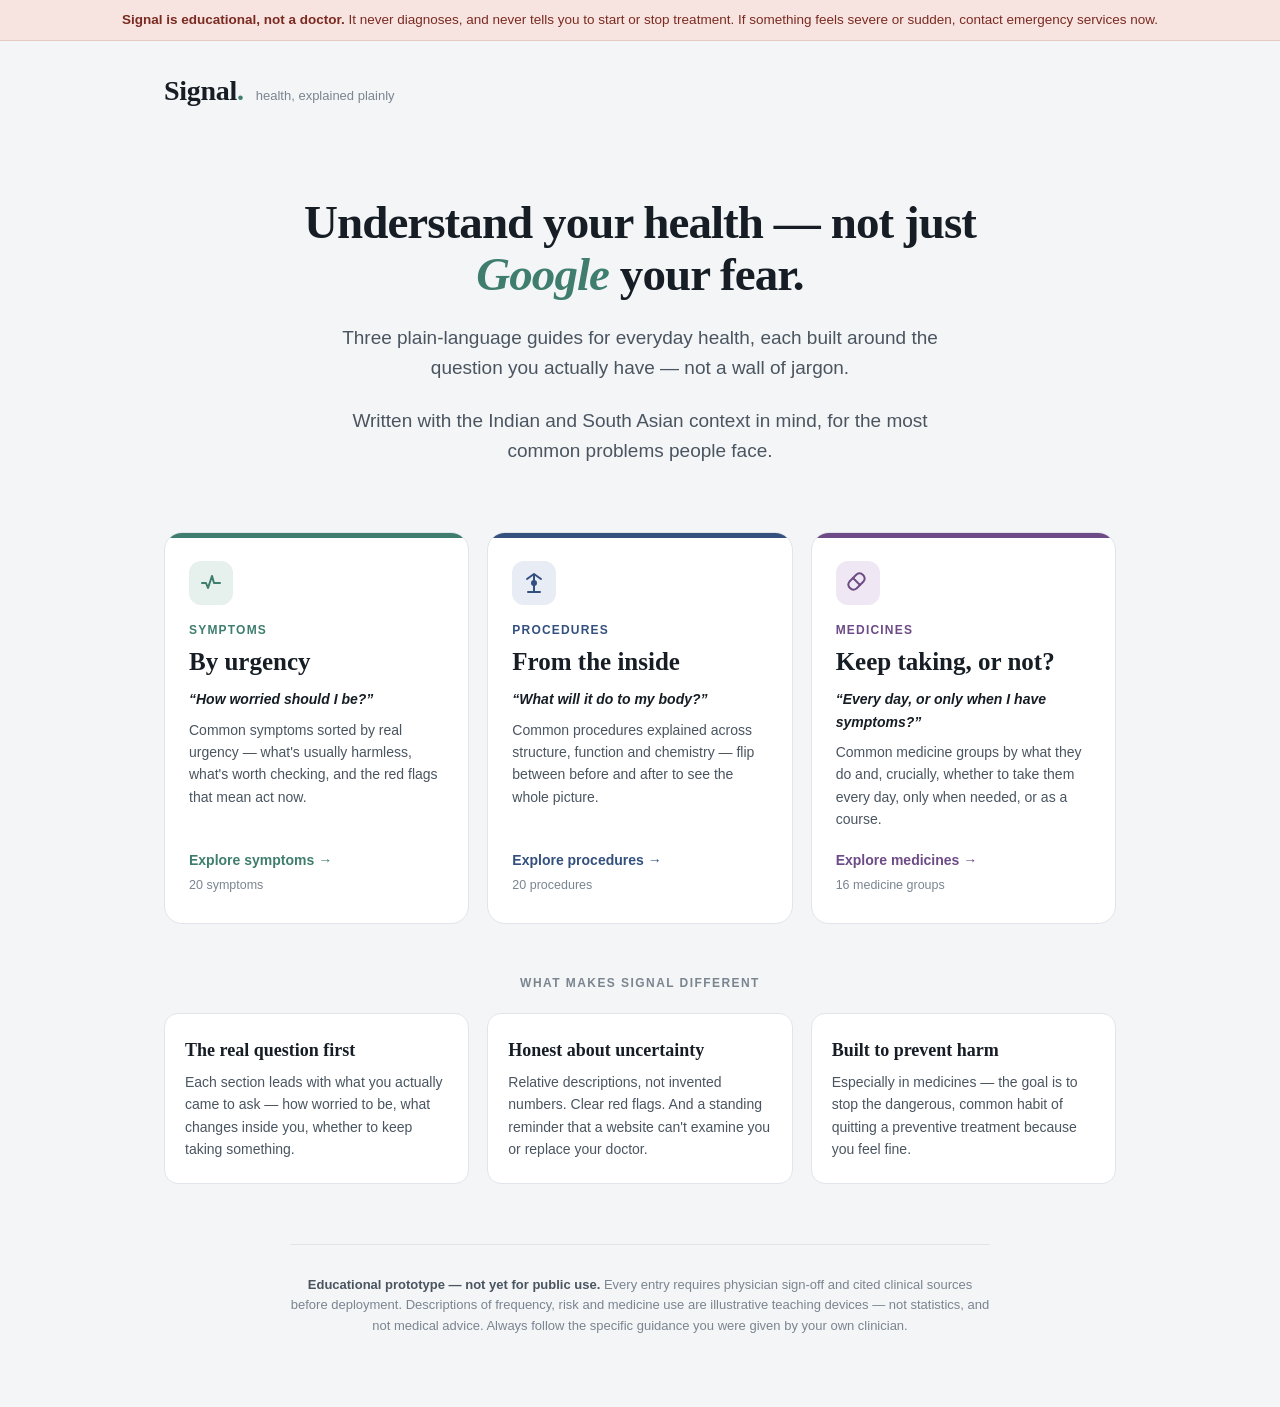
==== index.html @ 6db7b961 "Add root files: landing page, README, LICENSE, .gitignore" ====
<!DOCTYPE html>
<html lang="en">
<head>
<meta charset="UTF-8">
<meta name="viewport" content="width=device-width, initial-scale=1.0">
<title>Signal · Health, explained plainly for everyone</title>
<meta name="description" content="Signal explains symptoms, procedures and medicines in plain language — by how worried to be, what's changing inside you, and whether to keep taking a medicine or only when you have symptoms.">
<style>
  :root{
    --ink:#161d24;--ink-soft:#4a5560;--ink-faint:#7a8590;
    --paper:#f4f5f7;--card:#ffffff;--line:#e1e5ea;
    --calm:#3f7d6e;--calm-bg:#e6f0ec;--deep:#33507e;--deep-bg:#e7ecf5;--plum:#6d4b86;--plum-bg:#efe8f4;
    --shadow:0 1px 2px rgba(20,28,38,.04),0 10px 30px rgba(20,28,38,.08);
    --serif:'Iowan Old Style','Palatino Linotype',Palatino,'Book Antiqua',Georgia,serif;
    --sans:'Inter',-apple-system,BlinkMacSystemFont,'Segoe UI',Roboto,sans-serif;
  }
  *{box-sizing:border-box;margin:0;padding:0}
  body{background:var(--paper);color:var(--ink);font-family:var(--sans);line-height:1.6;-webkit-font-smoothing:antialiased}
  .wrap{max-width:1000px;margin:0 auto;padding:0 24px}
  .safety{background:#f7e4e0;border-bottom:1px solid #e6c9c3;color:#7a2a20;font-size:13.5px;padding:9px 24px;text-align:center;font-weight:500}
  .safety b{font-weight:700}
  header{padding:28px 0}
  .brand{display:flex;align-items:baseline;gap:12px}
  .mark{font-family:var(--serif);font-size:28px;font-weight:600;letter-spacing:-.01em;color:var(--ink)}
  .mark .dot{color:var(--calm)}
  .tag{font-size:13px;color:var(--ink-faint);font-weight:500}
  .hero{padding:56px 0 30px;text-align:center;max-width:760px;margin:0 auto}
  .hero h1{font-family:var(--serif);font-size:47px;line-height:1.1;font-weight:600;letter-spacing:-.02em}
  .hero h1 em{font-style:italic;color:var(--calm)}
  .hero p{margin:22px auto 0;font-size:19px;color:var(--ink-soft);max-width:620px}
  .intro{margin:16px auto 0;font-size:15px;color:var(--ink-faint);max-width:560px}
  .cards{display:grid;grid-template-columns:repeat(3,1fr);gap:18px;padding:36px 0 24px}
  .card{background:var(--card);border:1px solid var(--line);border-radius:18px;padding:28px 24px;text-decoration:none;color:inherit;transition:transform .18s,box-shadow .18s,border-color .18s;position:relative;overflow:hidden;display:flex;flex-direction:column}
  .card:hover{transform:translateY(-4px);box-shadow:var(--shadow)}
  .card .accent{position:absolute;left:0;top:0;right:0;height:5px}
  .card.sym .accent{background:var(--calm)}.card.sym:hover{border-color:var(--calm)}
  .card.proc .accent{background:var(--deep)}.card.proc:hover{border-color:var(--deep)}
  .card.med .accent{background:var(--plum)}.card.med:hover{border-color:var(--plum)}
  .icon{width:44px;height:44px;border-radius:12px;display:flex;align-items:center;justify-content:center;margin-bottom:16px}
  .card.sym .icon{background:var(--calm-bg)}.card.proc .icon{background:var(--deep-bg)}.card.med .icon{background:var(--plum-bg)}
  .icon svg{width:24px;height:24px;fill:none;stroke-width:2;stroke-linecap:round;stroke-linejoin:round}
  .card.sym .icon svg{stroke:var(--calm)}.card.proc .icon svg{stroke:var(--deep)}.card.med .icon svg{stroke:var(--plum)}
  .card .kicker{font-size:12px;letter-spacing:.1em;text-transform:uppercase;font-weight:700}
  .card.sym .kicker{color:var(--calm)}.card.proc .kicker{color:var(--deep)}.card.med .kicker{color:var(--plum)}
  .card h2{font-family:var(--serif);font-size:25px;font-weight:600;margin-top:7px;line-height:1.15}
  .card .q{margin-top:12px;font-size:14px;color:var(--ink);font-weight:600;font-style:italic}
  .card p{margin-top:8px;font-size:14px;color:var(--ink-soft);flex:1}
  .card .go{margin-top:18px;font-size:14px;font-weight:600;display:inline-flex;align-items:center;gap:6px}
  .card.sym .go{color:var(--calm)}.card.proc .go{color:var(--deep)}.card.med .go{color:var(--plum)}
  .count{margin-top:4px;font-size:12.5px;color:var(--ink-faint)}
  .principles{padding:26px 0 60px}
  .principles h3{font-size:12px;letter-spacing:.12em;text-transform:uppercase;color:var(--ink-faint);font-weight:600;margin-bottom:20px;text-align:center}
  .prow{display:grid;grid-template-columns:repeat(3,1fr);gap:18px}
  .p{background:var(--card);border:1px solid var(--line);border-radius:14px;padding:22px 20px}
  .p .pt{font-family:var(--serif);font-size:18px;font-weight:600;margin-bottom:6px}
  .p .pd{font-size:14px;color:var(--ink-soft)}
  .foot{border-top:1px solid var(--line);padding:30px 0 70px;font-size:13px;color:var(--ink-faint);max-width:700px;margin:0 auto;text-align:center}
  .foot b{color:var(--ink-soft)}
  @media(max-width:760px){.hero h1{font-size:37px}.cards{grid-template-columns:1fr}.prow{grid-template-columns:1fr}}
</style>
</head>
<body>
<div class="safety"><b>Signal is educational, not a doctor.</b> It never diagnoses, and never tells you to start or stop treatment. If something feels severe or sudden, contact emergency services now.</div>
<header><div class="wrap brand">
  <span class="mark">Signal<span class="dot">.</span></span>
  <span class="tag">health, explained plainly</span>
</div></header>
<main class="wrap">
  <section class="hero">
    <h1>Understand your health — not just <em>Google</em> your fear.</h1>
    <p>Three plain-language guides for everyday health, each built around the question you actually have — not a wall of jargon.</p>
    <p class="intro">Written with the Indian and South Asian context in mind, for the most common problems people face.</p>
  </section>

  <div class="cards">
    <a href="symptoms/index.html" class="card sym">
      <span class="accent"></span>
      <div class="icon"><svg viewBox="0 0 24 24"><path d="M3 12h4l2 5 4-12 2 7h6"/></svg></div>
      <div class="kicker">Symptoms</div>
      <h2>By urgency</h2>
      <div class="q">&ldquo;How worried should I be?&rdquo;</div>
      <p>Common symptoms sorted by real urgency — what's usually harmless, what's worth checking, and the red flags that mean act now.</p>
      <span class="go">Explore symptoms &rarr;</span>
      <span class="count">20 symptoms</span>
    </a>

    <a href="procedures/index.html" class="card proc">
      <span class="accent"></span>
      <div class="icon"><svg viewBox="0 0 24 24"><path d="M12 3v18M5 8l7-5 7 5M6 21h12"/><circle cx="12" cy="12" r="2"/></svg></div>
      <div class="kicker">Procedures</div>
      <h2>From the inside</h2>
      <div class="q">&ldquo;What will it do to my body?&rdquo;</div>
      <p>Common procedures explained across structure, function and chemistry — flip between before and after to see the whole picture.</p>
      <span class="go">Explore procedures &rarr;</span>
      <span class="count">20 procedures</span>
    </a>

    <a href="medicines/index.html" class="card med">
      <span class="accent"></span>
      <div class="icon"><svg viewBox="0 0 24 24"><path d="M10.5 3.5 3.5 10.5a5 5 0 0 0 7 7l7-7a5 5 0 0 0-7-7z"/><path d="M7 7l7 7"/></svg></div>
      <div class="kicker">Medicines</div>
      <h2>Keep taking, or not?</h2>
      <div class="q">&ldquo;Every day, or only when I have symptoms?&rdquo;</div>
      <p>Common medicine groups by what they do and, crucially, whether to take them every day, only when needed, or as a course.</p>
      <span class="go">Explore medicines &rarr;</span>
      <span class="count">16 medicine groups</span>
    </a>
  </div>

  <section class="principles">
    <h3>What makes Signal different</h3>
    <div class="prow">
      <div class="p"><div class="pt">The real question first</div><div class="pd">Each section leads with what you actually came to ask — how worried to be, what changes inside you, whether to keep taking something.</div></div>
      <div class="p"><div class="pt">Honest about uncertainty</div><div class="pd">Relative descriptions, not invented numbers. Clear red flags. And a standing reminder that a website can't examine you or replace your doctor.</div></div>
      <div class="p"><div class="pt">Built to prevent harm</div><div class="pd">Especially in medicines — the goal is to stop the dangerous, common habit of quitting a preventive treatment because you feel fine.</div></div>
    </div>
  </section>
</main>
<footer class="foot">
  <p><b>Educational prototype — not yet for public use.</b> Every entry requires physician sign-off and cited clinical sources before deployment. Descriptions of frequency, risk and medicine use are illustrative teaching devices — not statistics, and not medical advice. Always follow the specific guidance you were given by your own clinician.</p>
</footer>
</body>
</html>
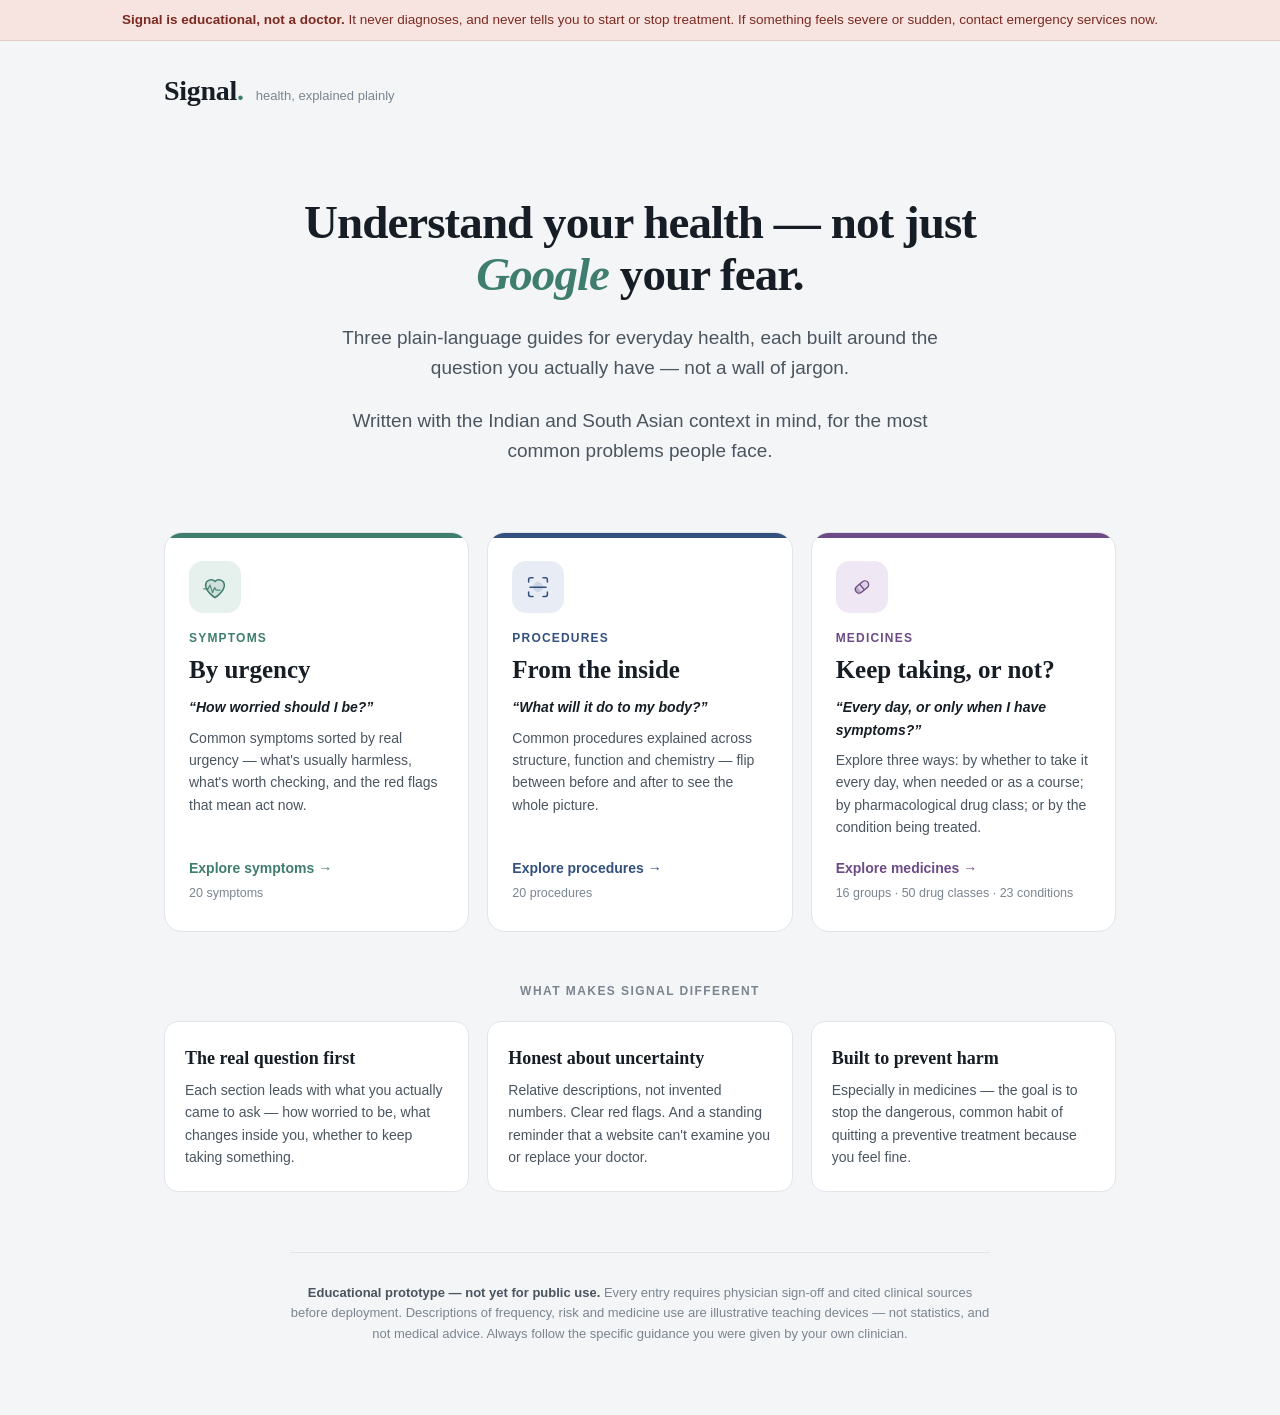
==== commit 4bdf0a86: "Update landing page and README; add CLAUDE.md project brief" ====
--- a/index.html
+++ b/index.html
@@ -5,6 +5,7 @@
 <meta name="viewport" content="width=device-width, initial-scale=1.0">
 <title>Signal · Health, explained plainly for everyone</title>
 <meta name="description" content="Signal explains symptoms, procedures and medicines in plain language — by how worried to be, what's changing inside you, and whether to keep taking a medicine or only when you have symptoms.">
+<link rel="stylesheet" href="assets/anim.css">
 <style>
   :root{
     --ink:#161d24;--ink-soft:#4a5560;--ink-faint:#7a8590;
@@ -36,10 +37,11 @@
   .card.sym .accent{background:var(--calm)}.card.sym:hover{border-color:var(--calm)}
   .card.proc .accent{background:var(--deep)}.card.proc:hover{border-color:var(--deep)}
   .card.med .accent{background:var(--plum)}.card.med:hover{border-color:var(--plum)}
-  .icon{width:44px;height:44px;border-radius:12px;display:flex;align-items:center;justify-content:center;margin-bottom:16px}
+  .icon{width:52px;height:52px;border-radius:14px;display:flex;align-items:center;justify-content:center;margin-bottom:16px;transition:transform .2s}
+  .card:hover .icon{transform:scale(1.07)}
   .card.sym .icon{background:var(--calm-bg)}.card.proc .icon{background:var(--deep-bg)}.card.med .icon{background:var(--plum-bg)}
-  .icon svg{width:24px;height:24px;fill:none;stroke-width:2;stroke-linecap:round;stroke-linejoin:round}
-  .card.sym .icon svg{stroke:var(--calm)}.card.proc .icon svg{stroke:var(--deep)}.card.med .icon svg{stroke:var(--plum)}
+  .icon svg{width:30px;height:30px}
+  .card.sym .icon{color:var(--calm)}.card.proc .icon{color:var(--deep)}.card.med .icon{color:var(--plum)}
   .card .kicker{font-size:12px;letter-spacing:.1em;text-transform:uppercase;font-weight:700}
   .card.sym .kicker{color:var(--calm)}.card.proc .kicker{color:var(--deep)}.card.med .kicker{color:var(--plum)}
   .card h2{font-family:var(--serif);font-size:25px;font-weight:600;margin-top:7px;line-height:1.15}
@@ -75,7 +77,7 @@
   <div class="cards">
     <a href="symptoms/index.html" class="card sym">
       <span class="accent"></span>
-      <div class="icon"><svg viewBox="0 0 24 24"><path d="M3 12h4l2 5 4-12 2 7h6"/></svg></div>
+      <div class="icon" id="ic-sym"></div>
       <div class="kicker">Symptoms</div>
       <h2>By urgency</h2>
       <div class="q">&ldquo;How worried should I be?&rdquo;</div>
@@ -86,7 +88,7 @@
 
     <a href="procedures/index.html" class="card proc">
       <span class="accent"></span>
-      <div class="icon"><svg viewBox="0 0 24 24"><path d="M12 3v18M5 8l7-5 7 5M6 21h12"/><circle cx="12" cy="12" r="2"/></svg></div>
+      <div class="icon" id="ic-proc"></div>
       <div class="kicker">Procedures</div>
       <h2>From the inside</h2>
       <div class="q">&ldquo;What will it do to my body?&rdquo;</div>
@@ -97,13 +99,13 @@
 
     <a href="medicines/index.html" class="card med">
       <span class="accent"></span>
-      <div class="icon"><svg viewBox="0 0 24 24"><path d="M10.5 3.5 3.5 10.5a5 5 0 0 0 7 7l7-7a5 5 0 0 0-7-7z"/><path d="M7 7l7 7"/></svg></div>
+      <div class="icon" id="ic-med"></div>
       <div class="kicker">Medicines</div>
       <h2>Keep taking, or not?</h2>
       <div class="q">&ldquo;Every day, or only when I have symptoms?&rdquo;</div>
-      <p>Common medicine groups by what they do and, crucially, whether to take them every day, only when needed, or as a course.</p>
+      <p>Explore three ways: by whether to take it every day, when needed or as a course; by pharmacological drug class; or by the condition being treated.</p>
       <span class="go">Explore medicines &rarr;</span>
-      <span class="count">16 medicine groups</span>
+      <span class="count">16 groups · 50 drug classes · 23 conditions</span>
     </a>
   </div>
 
@@ -119,5 +121,11 @@
 <footer class="foot">
   <p><b>Educational prototype — not yet for public use.</b> Every entry requires physician sign-off and cited clinical sources before deployment. Descriptions of frequency, risk and medicine use are illustrative teaching devices — not statistics, and not medical advice. Always follow the specific guidance you were given by your own clinician.</p>
 </footer>
+<script src="assets/icons.js"></script>
+<script>
+  document.getElementById('ic-sym').innerHTML  = SignalIcon('heart', 30);
+  document.getElementById('ic-proc').innerHTML = SignalIcon('scan', 30);
+  document.getElementById('ic-med').innerHTML  = SignalIcon('pill', 30);
+</script>
 </body>
 </html>
--- a/assets/anim.css
+++ b/assets/anim.css
@@ -0,0 +1,229 @@
+/* Signal — shared motion layer
+ *
+ * All keyframes below are original to this project. Motion is used to explain
+ * something (a heart beating, a course completing, a wave of peristalsis),
+ * never as decoration for its own sake.
+ *
+ * Everything degrades to a still image under `prefers-reduced-motion: reduce`,
+ * which is honoured at the bottom of this file. Nothing here is load-bearing:
+ * with animation off, every icon and panel is still fully legible.
+ */
+
+/* ───────────────── icon motion ───────────────── */
+
+/* Heart — systole, a short pause, then refill. Not a simple pulse. */
+@keyframes sigBeat {
+  0%, 62%, 100% { transform: scale(1); }
+  8%            { transform: scale(1.13); }
+  18%           { transform: scale(0.99); }
+  27%           { transform: scale(1.07); }
+  38%           { transform: scale(1); }
+}
+.sig-beat { animation: sigBeat 1.7s ease-in-out infinite; }
+
+/* The ECG trace drawing itself across the icon */
+@keyframes sigTrace {
+  0%       { stroke-dasharray: 0 60; opacity: 0; }
+  12%      { opacity: .85; }
+  55%      { stroke-dasharray: 60 60; opacity: .85; }
+  85%,100% { stroke-dasharray: 60 60; opacity: 0; }
+}
+.sig-trace { animation: sigTrace 1.7s linear infinite; }
+
+/* Lungs — a slow, deliberately calming respiratory cycle */
+@keyframes sigBreathe {
+  0%, 100% { transform: scale(1); }
+  45%      { transform: scale(1.09); }
+}
+.sig-breathe { animation: sigBreathe 4.2s ease-in-out infinite; }
+
+/* A signal firing from node to node */
+@keyframes sigFire {
+  0%, 70%, 100% { opacity: .28; r: 2.4; }
+  12%           { opacity: 1;   r: 3.2; }
+}
+.sig-fire { animation: sigFire 1.5s ease-in-out infinite; }
+
+/* Peristalsis — a wave travelling the length of the gut */
+@keyframes sigFlow { to { stroke-dashoffset: -69; } }
+.sig-flow { animation: sigFlow 2.6s linear infinite; }
+
+/* Orbiting electrons */
+@keyframes sigSpin    { to { transform: rotate(360deg); } }
+@keyframes sigSpinRev { to { transform: rotate(-360deg); } }
+.sig-spin     { animation: sigSpin 6s linear infinite; }
+.sig-spin-rev { animation: sigSpinRev 8s linear infinite; }
+
+/* A microbe drifting, its flagellum whipping */
+@keyframes sigDrift {
+  0%, 100% { transform: translate(0, 0); }
+  50%      { transform: translate(-2px, 1.5px); }
+}
+@keyframes sigWhip {
+  0%, 100% { transform: rotate(-14deg); }
+  50%      { transform: rotate(14deg); }
+}
+.sig-drift { animation: sigDrift 3.4s ease-in-out infinite; }
+.sig-whip  { animation: sigWhip .5s ease-in-out infinite; }
+
+/* Pain radiating outward */
+@keyframes sigRadiate {
+  0%   { r: 5;  opacity: .75; }
+  100% { r: 20; opacity: 0; }
+}
+.sig-radiate { animation: sigRadiate 2.1s ease-out infinite; }
+
+/* A protective check sweeping into place */
+@keyframes sigCheck {
+  0%, 12%  { stroke-dasharray: 0 22; }
+  32%, 88% { stroke-dasharray: 22 22; }
+  100%     { stroke-dasharray: 0 22; }
+}
+.sig-check { animation: sigCheck 3.4s ease-in-out infinite; }
+
+/* Shine travelling along a capsule */
+@keyframes sigShine {
+  0%, 100% { transform: translateX(0);    opacity: 0; }
+  30%      { opacity: .45; }
+  70%      { transform: translateX(18px); opacity: 0; }
+}
+.sig-shine { animation: sigShine 2.8s ease-in-out infinite; }
+
+/* Days ticking off, one by one */
+@keyframes sigTick {
+  0%, 55%, 100% { opacity: .22; }
+  8%, 45%       { opacity: 1; }
+}
+.sig-tick { animation: sigTick 2.4s ease-in-out infinite; }
+
+/* A bell ringing — only when called on */
+@keyframes sigRing {
+  0%, 55%, 100%    { transform: rotate(0); }
+  60%, 70%, 80%    { transform: rotate(9deg); }
+  65%, 75%, 85%    { transform: rotate(-9deg); }
+}
+.sig-ring { animation: sigRing 3s ease-in-out infinite; }
+
+/* A course filling to completion, then starting over */
+@keyframes sigFill {
+  0%       { transform: scaleX(0); }
+  70%,88%  { transform: scaleX(1); }
+  100%     { transform: scaleX(0); }
+}
+.sig-fill { animation: sigFill 3.6s ease-in-out infinite; }
+
+/* Pupil constricting to light, then reopening */
+@keyframes sigPupil {
+  0%, 100% { r: 3; }
+  45%, 60% { r: 1.7; }
+}
+.sig-pupil { animation: sigPupil 4s ease-in-out infinite; }
+
+/* A joint flexing through its range */
+@keyframes sigFlex {
+  0%, 100% { transform: rotate(0); }
+  50%      { transform: rotate(-11deg); }
+}
+.sig-flex { animation: sigFlex 3.2s ease-in-out infinite; }
+
+/* A drop forming, falling and fading */
+@keyframes sigDrop {
+  0%       { transform: translateY(0);   opacity: 0; }
+  20%      { opacity: .9; }
+  100%     { transform: translateY(11px); opacity: 0; }
+}
+.sig-drop { animation: sigDrop 1.8s ease-in infinite; }
+
+/* A drop swelling before it falls */
+@keyframes sigSwell {
+  0%, 100% { transform: scale(1); }
+  50%      { transform: scale(1.06); }
+}
+.sig-swell { animation: sigSwell 2.8s ease-in-out infinite; }
+
+/* A scanner beam sweeping down and back */
+@keyframes sigSweep {
+  0%, 100% { transform: translateY(-9px); opacity: 0; }
+  15%, 85% { opacity: .85; }
+  50%      { transform: translateY(9px); }
+}
+.sig-sweep { animation: sigSweep 2.6s ease-in-out infinite; }
+
+/* A single clean pass of the blade */
+@keyframes sigPass {
+  0%, 10%   { stroke-dasharray: 0 90; }
+  45%, 80%  { stroke-dasharray: 90 90; }
+  100%      { stroke-dasharray: 0 90; }
+}
+.sig-pass { animation: sigPass 3.6s ease-in-out infinite; }
+
+/* Consciousness drifting upward and away */
+@keyframes sigFloat {
+  0%       { transform: translateY(4px); opacity: 0; }
+  30%      { opacity: .9; }
+  100%     { transform: translateY(-7px); opacity: 0; }
+}
+.sig-float { animation: sigFloat 2.6s ease-in-out infinite; }
+
+/* One cell separating into two, then merging back */
+@keyframes sigDivideA {
+  0%, 100% { transform: translateX(0);    opacity: 1; }
+  50%      { transform: translateX(-4px); opacity: .8; }
+}
+@keyframes sigDivideB {
+  0%, 100% { transform: translateX(0);   opacity: 0; }
+  50%      { transform: translateX(4px); opacity: .8; }
+}
+.sig-divide-a { animation: sigDivideA 3.4s ease-in-out infinite; }
+.sig-divide-b { animation: sigDivideB 3.4s ease-in-out infinite; }
+
+/* A thermometer column climbing, then settling */
+@keyframes sigRiseCol {
+  0%, 100% { transform: scaleY(.55); }
+  50%      { transform: scaleY(1); }
+}
+.sig-rise-col { animation: sigRiseCol 3.2s ease-in-out infinite; }
+
+/* A second, faster heartbeat */
+@keyframes sigBeatFast {
+  0%, 55%, 100% { transform: scale(1); }
+  10%           { transform: scale(1.22); }
+  30%           { transform: scale(1.08); }
+}
+.sig-beat-fast { animation: sigBeatFast 1.05s ease-in-out infinite; }
+
+/* ───────────────── page motion ───────────────── */
+
+/* Tiles arriving in a soft cascade as a view is built */
+@keyframes sigRise {
+  from { opacity: 0; transform: translateY(10px); }
+  to   { opacity: 1; transform: none; }
+}
+.sig-enter { animation: sigRise .34s cubic-bezier(.22,.9,.3,1) both; }
+
+/* A quiet pulse for anything genuinely safety-critical */
+@keyframes sigAlert {
+  0%, 100% { box-shadow: 0 0 0 0 rgba(178,59,46,.32); }
+  55%      { box-shadow: 0 0 0 7px rgba(178,59,46,0); }
+}
+.sig-alert { animation: sigAlert 2.6s ease-out infinite; }
+
+/* Sliding indicator used by the view switcher */
+.sig-slide { transition: transform .3s cubic-bezier(.4,0,.2,1), width .3s cubic-bezier(.4,0,.2,1); }
+
+/* ───────────────── accessibility ─────────────────
+ * Reduced motion is a stated preference, not a suggestion. Everything stops.
+ */
+@media (prefers-reduced-motion: reduce) {
+  .sig-anim,
+  .sig-enter,
+  .sig-alert,
+  [class*="sig-"] {
+    animation: none !important;
+    transition: none !important;
+  }
+  .sig-trace { stroke-dasharray: none !important; opacity: .85 !important; }
+  .sig-flow  { stroke-dasharray: none !important; }
+  .sig-check { stroke-dasharray: none !important; }
+  .sig-fill  { transform: scaleX(1) !important; }
+}
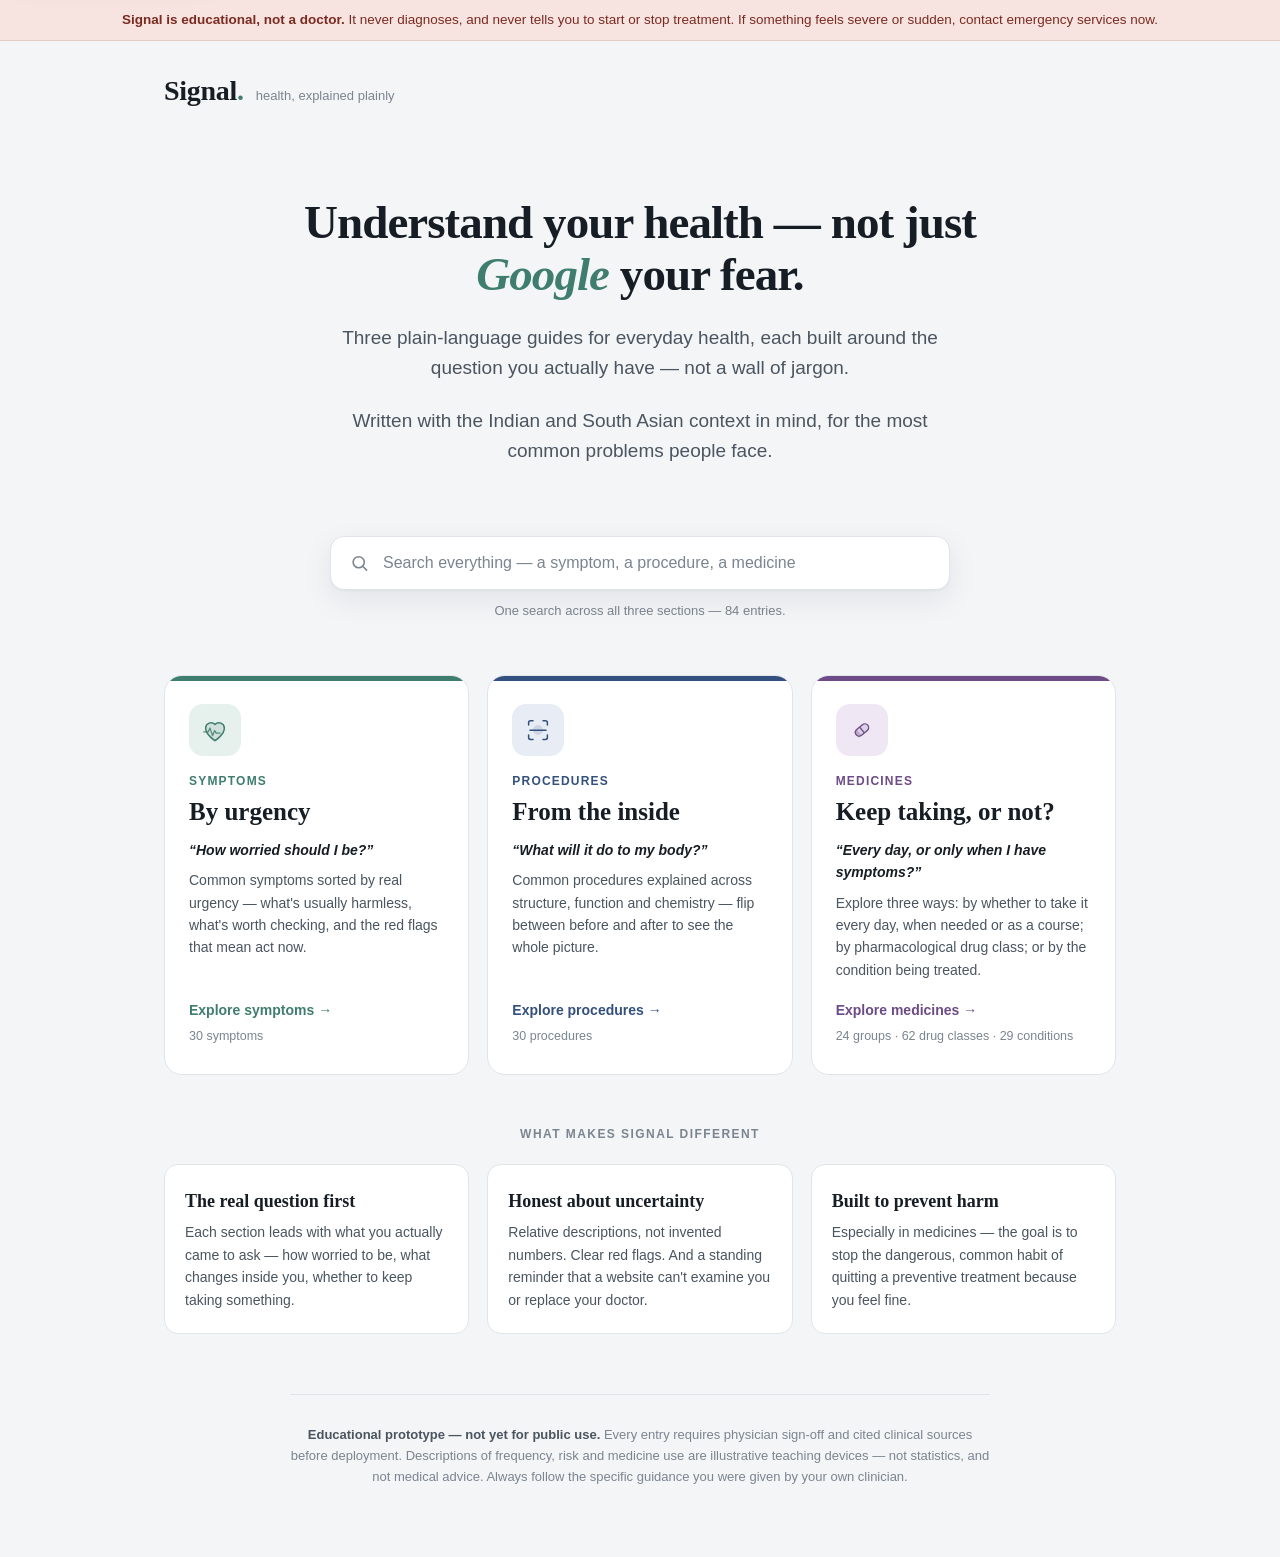
==== commit e8747414: "Add review scaffolding, accessibility pass, cross-linking and 28 entries Review scaffolding - review" ====
--- a/index.html
+++ b/index.html
@@ -5,11 +5,23 @@
 <meta name="viewport" content="width=device-width, initial-scale=1.0">
 <title>Signal · Health, explained plainly for everyone</title>
 <meta name="description" content="Signal explains symptoms, procedures and medicines in plain language — by how worried to be, what's changing inside you, and whether to keep taking a medicine or only when you have symptoms.">
+<link rel="canonical" href="https://gopitherobot.github.io/signal-health/">
+<meta property="og:type" content="website">
+<meta property="og:site_name" content="Signal">
+<meta property="og:title" content="Signal · Health, explained plainly for everyone">
+<meta property="og:description" content="Signal explains symptoms, procedures and medicines in plain language — by how worried to be, what's changing inside you, and whether to keep taking a medicine or only when you have symptoms.">
+<meta property="og:url" content="https://gopitherobot.github.io/signal-health/">
+<meta name="twitter:card" content="summary">
+<meta name="twitter:title" content="Signal · Health, explained plainly for everyone">
+<meta name="twitter:description" content="Signal explains symptoms, procedures and medicines in plain language — by how worried to be, what's changing inside you, and whether to keep taking a medicine or only when you have symptoms.">
+<meta name="theme-color" content="#f4f5f7">
 <link rel="stylesheet" href="assets/anim.css">
+<link rel="stylesheet" href="assets/shared.css">
 <style>
   :root{
     --ink:#161d24;--ink-soft:#4a5560;--ink-faint:#7a8590;
     --paper:#f4f5f7;--card:#ffffff;--line:#e1e5ea;
+    --accent:#33507e;--accent-bg:#e7ecf5;
     --calm:#3f7d6e;--calm-bg:#e6f0ec;--deep:#33507e;--deep-bg:#e7ecf5;--plum:#6d4b86;--plum-bg:#efe8f4;
     --shadow:0 1px 2px rgba(20,28,38,.04),0 10px 30px rgba(20,28,38,.08);
     --serif:'Iowan Old Style','Palatino Linotype',Palatino,'Book Antiqua',Georgia,serif;
@@ -59,22 +71,68 @@
   .foot{border-top:1px solid var(--line);padding:30px 0 70px;font-size:13px;color:var(--ink-faint);max-width:700px;margin:0 auto;text-align:center}
   .foot b{color:var(--ink-soft)}
   @media(max-width:760px){.hero h1{font-size:37px}.cards{grid-template-columns:1fr}.prow{grid-template-columns:1fr}}
+  /* ───────────── unified search across all three sections ───────────── */
+  .usearch{position:relative;max-width:620px;margin:40px auto 0}
+  .usearch svg{position:absolute;left:20px;top:50%;transform:translateY(-50%);
+    width:19px;height:19px;stroke:var(--ink-faint);fill:none;pointer-events:none}
+  .usearch input{width:100%;box-sizing:border-box;padding:17px 20px 17px 52px;
+    font:400 16px/1 var(--sans);color:var(--ink);background:var(--card);
+    border:1px solid var(--line);border-radius:14px;box-shadow:var(--shadow);
+    transition:border-color .16s ease,box-shadow .16s ease}
+  .usearch input::placeholder{color:var(--ink-faint)}
+  .usearch input:focus{outline:none;border-color:var(--deep);
+    box-shadow:0 0 0 4px var(--deep-bg),var(--shadow)}
+  .usearch input:focus-visible{outline:none}
+
+  .uhint{max-width:620px;margin:11px auto 0;text-align:center;
+    font:400 13px/1.5 var(--sans);color:var(--ink-faint)}
+
+  .uresults{max-width:620px;margin:18px auto 0;display:flex;flex-direction:column;gap:8px}
+  .ures{display:flex;gap:14px;align-items:flex-start;text-decoration:none;
+    background:var(--card);border:1px solid var(--line);border-radius:13px;
+    padding:14px 16px;transition:border-color .14s ease,transform .14s ease,box-shadow .14s ease}
+  .ures:hover,.ures.sel{border-color:var(--ink-faint);transform:translateY(-1px);box-shadow:var(--shadow)}
+  .usec{flex:none;font:600 10.5px/1.4 var(--sans);letter-spacing:.09em;text-transform:uppercase;
+    padding:5px 9px;border-radius:6px;margin-top:2px;min-width:74px;text-align:center}
+  .usec.symptoms{color:var(--calm);background:var(--calm-bg)}
+  .usec.procedures{color:var(--deep);background:var(--deep-bg)}
+  .usec.medicines{color:var(--plum);background:var(--plum-bg)}
+  .un{display:block;font:600 16px/1.3 var(--serif);color:var(--ink)}
+  .uc{display:block;font:500 11px/1.5 var(--sans);letter-spacing:.06em;text-transform:uppercase;
+    color:var(--ink-faint);margin-top:3px}
+  .um{display:block;font:400 13.5px/1.55 var(--sans);color:var(--ink-soft);margin-top:6px}
+  .unone{text-align:center;padding:26px 16px;font:400 15px/1.6 var(--sans);color:var(--ink-faint)}
+
+  @media (max-width:560px){
+    .ures{flex-direction:column;gap:9px}
+    .usec{min-width:0;align-self:flex-start}
+  }
 </style>
 </head>
 <body>
+<a class="sig-skip" href="#main">Skip to the main content</a>
 <div class="safety"><b>Signal is educational, not a doctor.</b> It never diagnoses, and never tells you to start or stop treatment. If something feels severe or sudden, contact emergency services now.</div>
 <header><div class="wrap brand">
   <span class="mark">Signal<span class="dot">.</span></span>
   <span class="tag">health, explained plainly</span>
 </div></header>
-<main class="wrap">
+<main class="wrap" id="main">
   <section class="hero">
     <h1>Understand your health — not just <em>Google</em> your fear.</h1>
     <p>Three plain-language guides for everyday health, each built around the question you actually have — not a wall of jargon.</p>
     <p class="intro">Written with the Indian and South Asian context in mind, for the most common problems people face.</p>
   </section>
 
-  <div class="cards">
+  <div class="usearch">
+    <svg viewBox="0 0 24 24" fill="none" stroke-width="2" stroke-linecap="round" aria-hidden="true"><circle cx="11" cy="11" r="7"/><path d="m21 21-4.3-4.3"/></svg>
+    <label class="sr-only" for="uq">Search all of Signal — symptoms, procedures and medicines</label>
+    <input id="uq" type="text" autocomplete="off" role="combobox" aria-expanded="false" aria-controls="uresults"
+           placeholder="Search everything — a symptom, a procedure, a medicine">
+  </div>
+  <p class="uhint" id="uhint">One search across all three sections &mdash; 56 entries.</p>
+  <div class="uresults" id="uresults" role="listbox" aria-label="Search results" hidden></div>
+
+  <div class="cards" id="cards">
     <a href="symptoms/index.html" class="card sym">
       <span class="accent"></span>
       <div class="icon" id="ic-sym"></div>
@@ -83,7 +141,7 @@
       <div class="q">&ldquo;How worried should I be?&rdquo;</div>
       <p>Common symptoms sorted by real urgency — what's usually harmless, what's worth checking, and the red flags that mean act now.</p>
       <span class="go">Explore symptoms &rarr;</span>
-      <span class="count">20 symptoms</span>
+      <span class="count" id="c-sym"></span>
     </a>
 
     <a href="procedures/index.html" class="card proc">
@@ -94,7 +152,7 @@
       <div class="q">&ldquo;What will it do to my body?&rdquo;</div>
       <p>Common procedures explained across structure, function and chemistry — flip between before and after to see the whole picture.</p>
       <span class="go">Explore procedures &rarr;</span>
-      <span class="count">20 procedures</span>
+      <span class="count" id="c-proc"></span>
     </a>
 
     <a href="medicines/index.html" class="card med">
@@ -105,7 +163,7 @@
       <div class="q">&ldquo;Every day, or only when I have symptoms?&rdquo;</div>
       <p>Explore three ways: by whether to take it every day, when needed or as a course; by pharmacological drug class; or by the condition being treated.</p>
       <span class="go">Explore medicines &rarr;</span>
-      <span class="count">16 groups · 50 drug classes · 23 conditions</span>
+      <span class="count" id="c-med"></span>
     </a>
   </div>
 
@@ -121,11 +179,121 @@
 <footer class="foot">
   <p><b>Educational prototype — not yet for public use.</b> Every entry requires physician sign-off and cited clinical sources before deployment. Descriptions of frequency, risk and medicine use are illustrative teaching devices — not statistics, and not medical advice. Always follow the specific guidance you were given by your own clinician.</p>
 </footer>
+<script src="data/manifest.js"></script>
 <script src="assets/icons.js"></script>
 <script>
   document.getElementById('ic-sym').innerHTML  = SignalIcon('heart', 30);
   document.getElementById('ic-proc').innerHTML = SignalIcon('scan', 30);
   document.getElementById('ic-med').innerHTML  = SignalIcon('pill', 30);
+
+  /* Counts come from the generated manifest so they can never go stale. */
+  (function(){
+    const c = window.SIGNAL_COUNTS || {};
+    document.getElementById('c-sym').textContent  = `${c.symptoms} symptoms`;
+    document.getElementById('c-proc').textContent = `${c.procedures} procedures`;
+    document.getElementById('c-med').textContent  =
+      `${c.medicines} groups · ${c.classes} drug classes · ${c.conditions} conditions`;
+  })();
+
+  /* ───────────── unified search ─────────────
+   * Searches all three sections from the generated manifest (data/manifest.js),
+   * so the landing page stays light instead of loading every data file.
+   * Selecting a result deep-links straight into that entry's modal.
+   */
+  (function(){
+    const INDEX   = window.SIGNAL_INDEX || [];
+    const LABEL   = { symptoms:'Symptom', procedures:'Procedure', medicines:'Medicine' };
+    const input   = document.getElementById('uq');
+    const results = document.getElementById('uresults');
+    const hint    = document.getElementById('uhint');
+    const cards   = document.getElementById('cards');
+    const princ   = document.querySelector('.principles');
+    const MAX     = 12;
+    let sel = -1;
+
+    document.getElementById('uhint').textContent =
+      `One search across all three sections — ${INDEX.length} entries.`;
+
+    function esc(s){ return String(s).replace(/[&<>"]/g, c =>
+      ({'&':'&amp;','<':'&lt;','>':'&gt;','"':'&quot;'}[c])); }
+
+    /* Rank: a name that starts with the query beats one that merely contains it,
+       which in turn beats a match found only in the category or the hook. */
+    function score(r, q){
+      const n = r.n.toLowerCase();
+      if (n.startsWith(q)) return 0;
+      if (n.includes(q))   return 1;
+      if (r.c.toLowerCase().includes(q)) return 2;
+      if (r.m.toLowerCase().includes(q)) return 3;
+      return -1;
+    }
+
+    function search(q){
+      q = q.trim().toLowerCase();
+      if (!q){ reset(); return; }
+
+      const hits = INDEX
+        .map(r => ({ r, s: score(r, q) }))
+        .filter(x => x.s >= 0)
+        .sort((a,b) => a.s - b.s || a.r.n.localeCompare(b.r.n))
+        .slice(0, MAX);
+
+      cards.style.display = 'none';
+      if (princ) princ.style.display = 'none';
+      results.hidden = false;
+      input.setAttribute('aria-expanded','true');
+      sel = -1;
+
+      if (!hits.length){
+        results.innerHTML = '<p class="unone">Nothing on Signal matches that yet. ' +
+          'Try a plainer word — &ldquo;cough&rdquo;, &ldquo;scan&rdquo;, &ldquo;inhaler&rdquo;.</p>';
+        hint.textContent = '';   /* the empty-state line below already says it */
+        return;
+      }
+
+      results.innerHTML = hits.map(({r}) =>
+        `<a class="ures" role="option" aria-selected="false" href="${r.s}/index.html?e=${encodeURIComponent(r.k)}">
+           <span class="usec ${r.s}">${LABEL[r.s]}</span>
+           <span class="utext"><span class="un">${esc(r.n)}</span><span class="uc">${esc(r.c)}</span><span class="um">${esc(r.m)}</span></span>
+         </a>`).join('');
+
+      hint.textContent = `${hits.length} match${hits.length===1?'':'es'}` +
+        (hits.length === MAX ? ' (showing the closest ' + MAX + ')' : '');
+    }
+
+    function reset(){
+      results.hidden = true;
+      results.innerHTML = '';
+      input.setAttribute('aria-expanded','false');
+      cards.style.display = '';
+      if (princ) princ.style.display = '';
+      hint.textContent = `One search across all three sections — ${INDEX.length} entries.`;
+      sel = -1;
+    }
+
+    /* Arrow keys move through results; Enter opens the highlighted one. */
+    function move(step){
+      const items = results.querySelectorAll('.ures');
+      if (!items.length) return;
+      if (sel >= 0) { items[sel].classList.remove('sel'); items[sel].setAttribute('aria-selected','false'); }
+      sel = (sel + step + items.length) % items.length;
+      items[sel].classList.add('sel');
+      items[sel].setAttribute('aria-selected','true');
+      items[sel].scrollIntoView({ block:'nearest' });
+    }
+
+    input.addEventListener('input', e => search(e.target.value));
+    input.addEventListener('keydown', e => {
+      if (e.key === 'ArrowDown'){ e.preventDefault(); move(1); }
+      else if (e.key === 'ArrowUp'){ e.preventDefault(); move(-1); }
+      else if (e.key === 'Enter'){
+        const items = results.querySelectorAll('.ures');
+        const target = sel >= 0 ? items[sel] : items[0];
+        if (target){ e.preventDefault(); location.href = target.href; }
+      }
+      else if (e.key === 'Escape'){ input.value = ''; reset(); }
+    });
+  })();
 </script>
 </body>
 </html>
--- a/assets/shared.css
+++ b/assets/shared.css
@@ -0,0 +1,141 @@
+/* Signal — shared component layer
+ *
+ * Styles for the pieces that appear identically in all three sections:
+ * the clinical-review stamp, the cross-section "Related" block, and the
+ * focus-visible treatment that makes the site keyboard-navigable.
+ *
+ * Everything here inherits each section's own palette through --accent /
+ * --accent-bg, so the components take on the section tint without any
+ * per-section overrides.
+ */
+
+/* ───────────────── keyboard focus ─────────────────
+ * Visible only for keyboard users, never on mouse click. This is the single
+ * most load-bearing accessibility style on the site: without it, a keyboard
+ * user cannot tell where they are in a grid of 20 identical tiles.
+ */
+:where(a, button, input, [tabindex]):focus-visible {
+  outline: 3px solid var(--accent, #33507e);
+  outline-offset: 3px;
+  border-radius: 6px;
+}
+.sheet:focus { outline: none; }
+
+/* A skip link, hidden until focused. */
+.sig-skip {
+  position: absolute; left: 12px; top: -60px; z-index: 200;
+  background: var(--card, #fff); color: var(--ink, #14201d);
+  font: 600 14px/1 var(--sans);
+  padding: 12px 18px; border-radius: 10px;
+  border: 1px solid var(--line, #ddd);
+  box-shadow: 0 6px 22px rgba(0, 0, 0, .14);
+  transition: top .18s ease;
+}
+.sig-skip:focus { top: 12px; }
+
+/* ───────────────── clinical review stamp ───────────────── */
+
+.sig-review {
+  display: flex; gap: 11px; align-items: flex-start;
+  margin-top: 26px; padding: 14px 16px;
+  border-radius: 12px;
+  font: 400 13.5px/1.55 var(--sans);
+  border: 1px solid;
+}
+.sig-review svg {
+  width: 17px; height: 17px; flex: none; margin-top: 1px;
+  stroke: currentColor; fill: none;
+}
+.sig-review b { font-weight: 650; }
+
+/* Not yet signed off — deliberately visible, not a whisper. */
+.sig-review.pending {
+  background: #f6eddb; border-color: #e3d2ab; color: #6e5116;
+}
+/* Signed off by a named clinician. */
+.sig-review.done {
+  background: #e3f0ea; border-color: #bcd9cc; color: #215e48;
+}
+
+/* ───────────────── related (cross-section) ───────────────── */
+
+.sig-rel {
+  border: 1px solid var(--line, #e0e4ea);
+  background: var(--card, #fff);
+  border-radius: 14px;
+  padding: 6px 18px 16px;
+}
+.sig-rel-row {
+  display: flex; gap: 14px; align-items: baseline;
+  padding: 13px 0;
+  border-bottom: 1px solid var(--line, #e0e4ea);
+}
+.sig-rel-row:last-of-type { border-bottom: 0; }
+
+.sig-rel-label {
+  flex: none; width: 92px;
+  font: 600 11px/1.4 var(--sans);
+  letter-spacing: .09em; text-transform: uppercase;
+  color: var(--ink-faint, #7a8590);
+}
+.sig-rel-chips { display: flex; flex-wrap: wrap; gap: 8px; }
+
+.sig-rel-chip {
+  display: inline-block;
+  font: 500 13.5px/1 var(--sans);
+  color: var(--accent, #33507e);
+  background: var(--accent-bg, #e7ecf5);
+  border: 1px solid transparent;
+  border-radius: 999px;
+  padding: 8px 13px;
+  text-decoration: none;
+  cursor: pointer;
+  transition: background .15s ease, border-color .15s ease, transform .15s ease;
+}
+.sig-rel-chip:hover {
+  border-color: var(--accent, #33507e);
+  transform: translateY(-1px);
+}
+.sig-rel-chip span { opacity: .55; }
+
+.sig-rel-note {
+  margin: 14px 0 0;
+  font: 400 12.5px/1.6 var(--sans);
+  color: var(--ink-faint, #7a8590);
+}
+
+@media (max-width: 560px) {
+  .sig-rel-row { flex-direction: column; gap: 9px; }
+  .sig-rel-label { width: auto; }
+}
+
+/* ───────────────── reduced motion ─────────────────
+ * anim.css honours this for the icon layer; this covers the page-level
+ * transitions (modal entry, tile lift, sliding toggles) that live in the
+ * section pages themselves.
+ */
+@media (prefers-reduced-motion: reduce) {
+  *, *::before, *::after {
+    animation-duration: .001ms !important;
+    animation-iteration-count: 1 !important;
+    transition-duration: .001ms !important;
+    scroll-behavior: auto !important;
+  }
+}
+
+/* ───────────────── utilities ───────────────── */
+
+/* Visible to screen readers only — used for labels where the visual design
+   already makes the purpose obvious (e.g. a search field with an icon). */
+.sr-only {
+  position: absolute; width: 1px; height: 1px;
+  padding: 0; margin: -1px; overflow: hidden;
+  clip: rect(0 0 0 0); clip-path: inset(50%); white-space: nowrap; border: 0;
+}
+
+/* Empty-state line shown when a search matches nothing. */
+.empty {
+  margin: 30px 0 0; text-align: center;
+  font: 400 15px/1.6 var(--sans);
+  color: var(--ink-faint, #7a8590);
+}
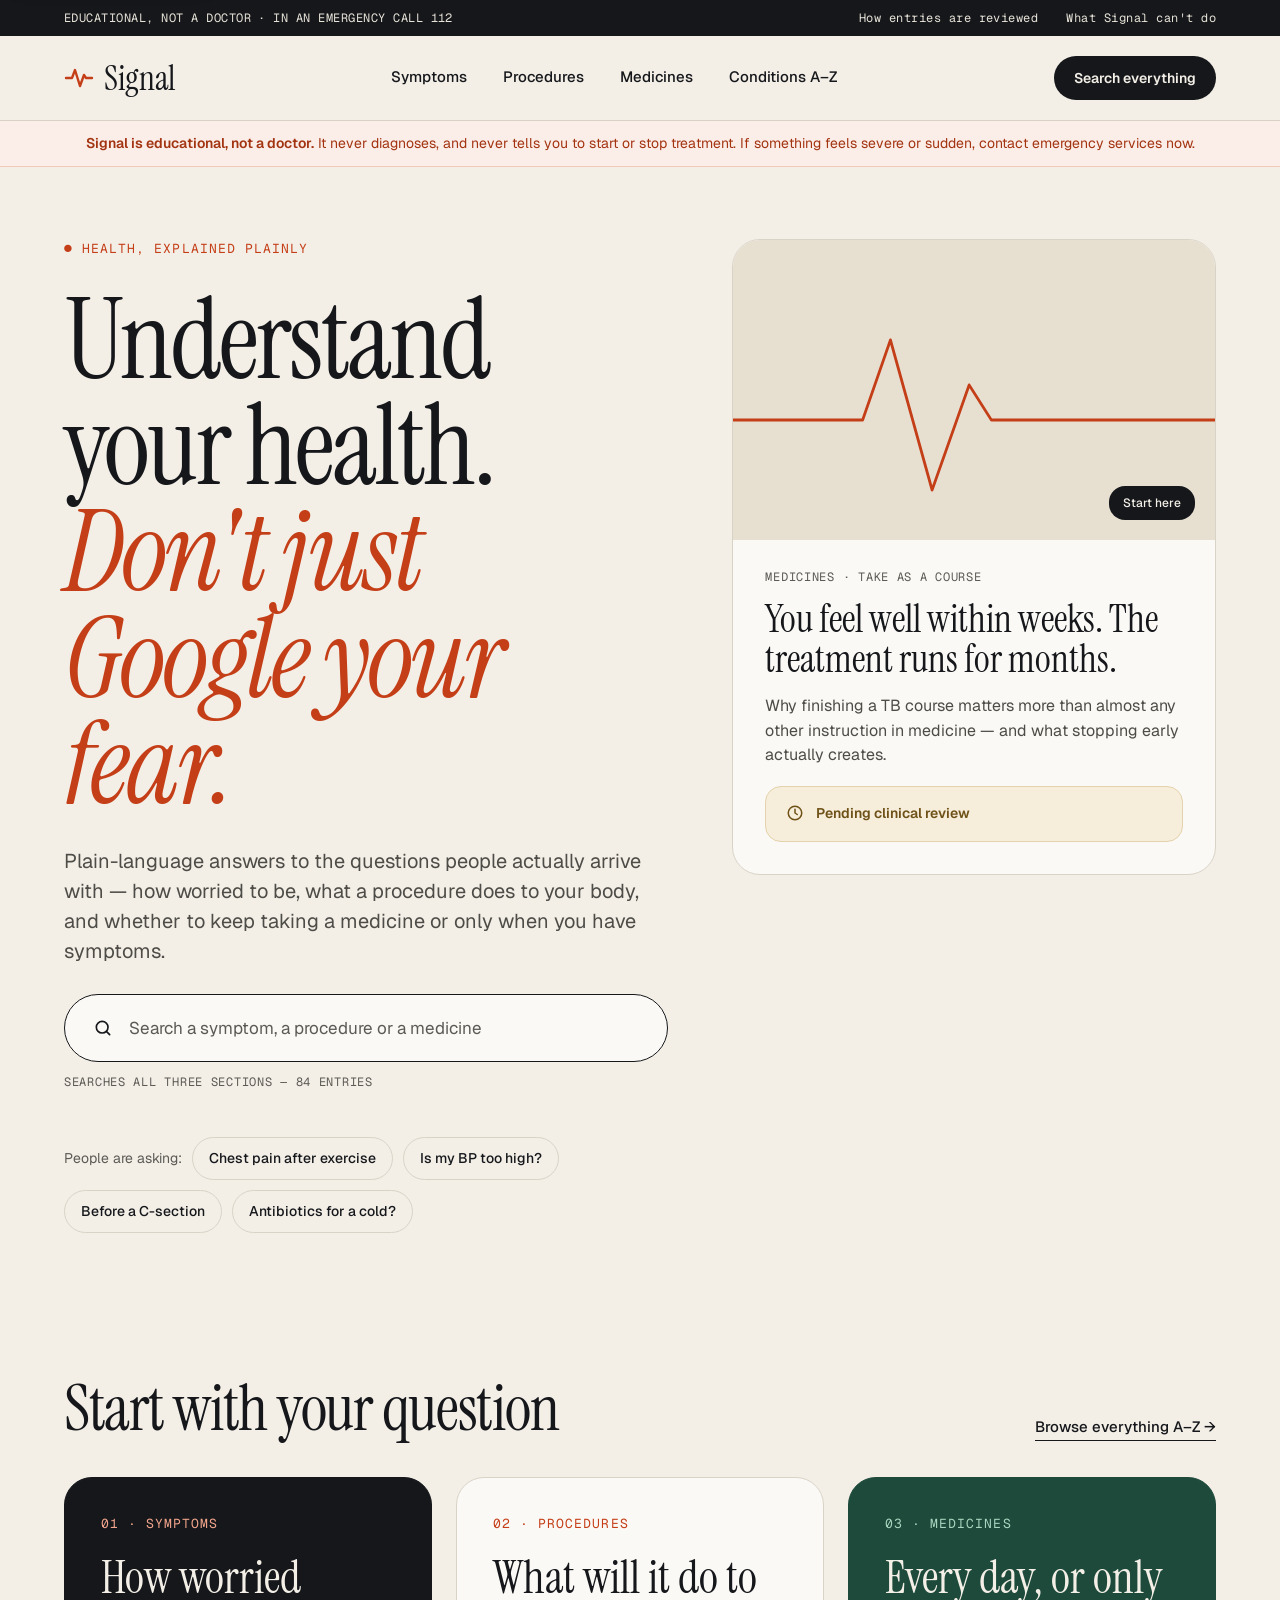
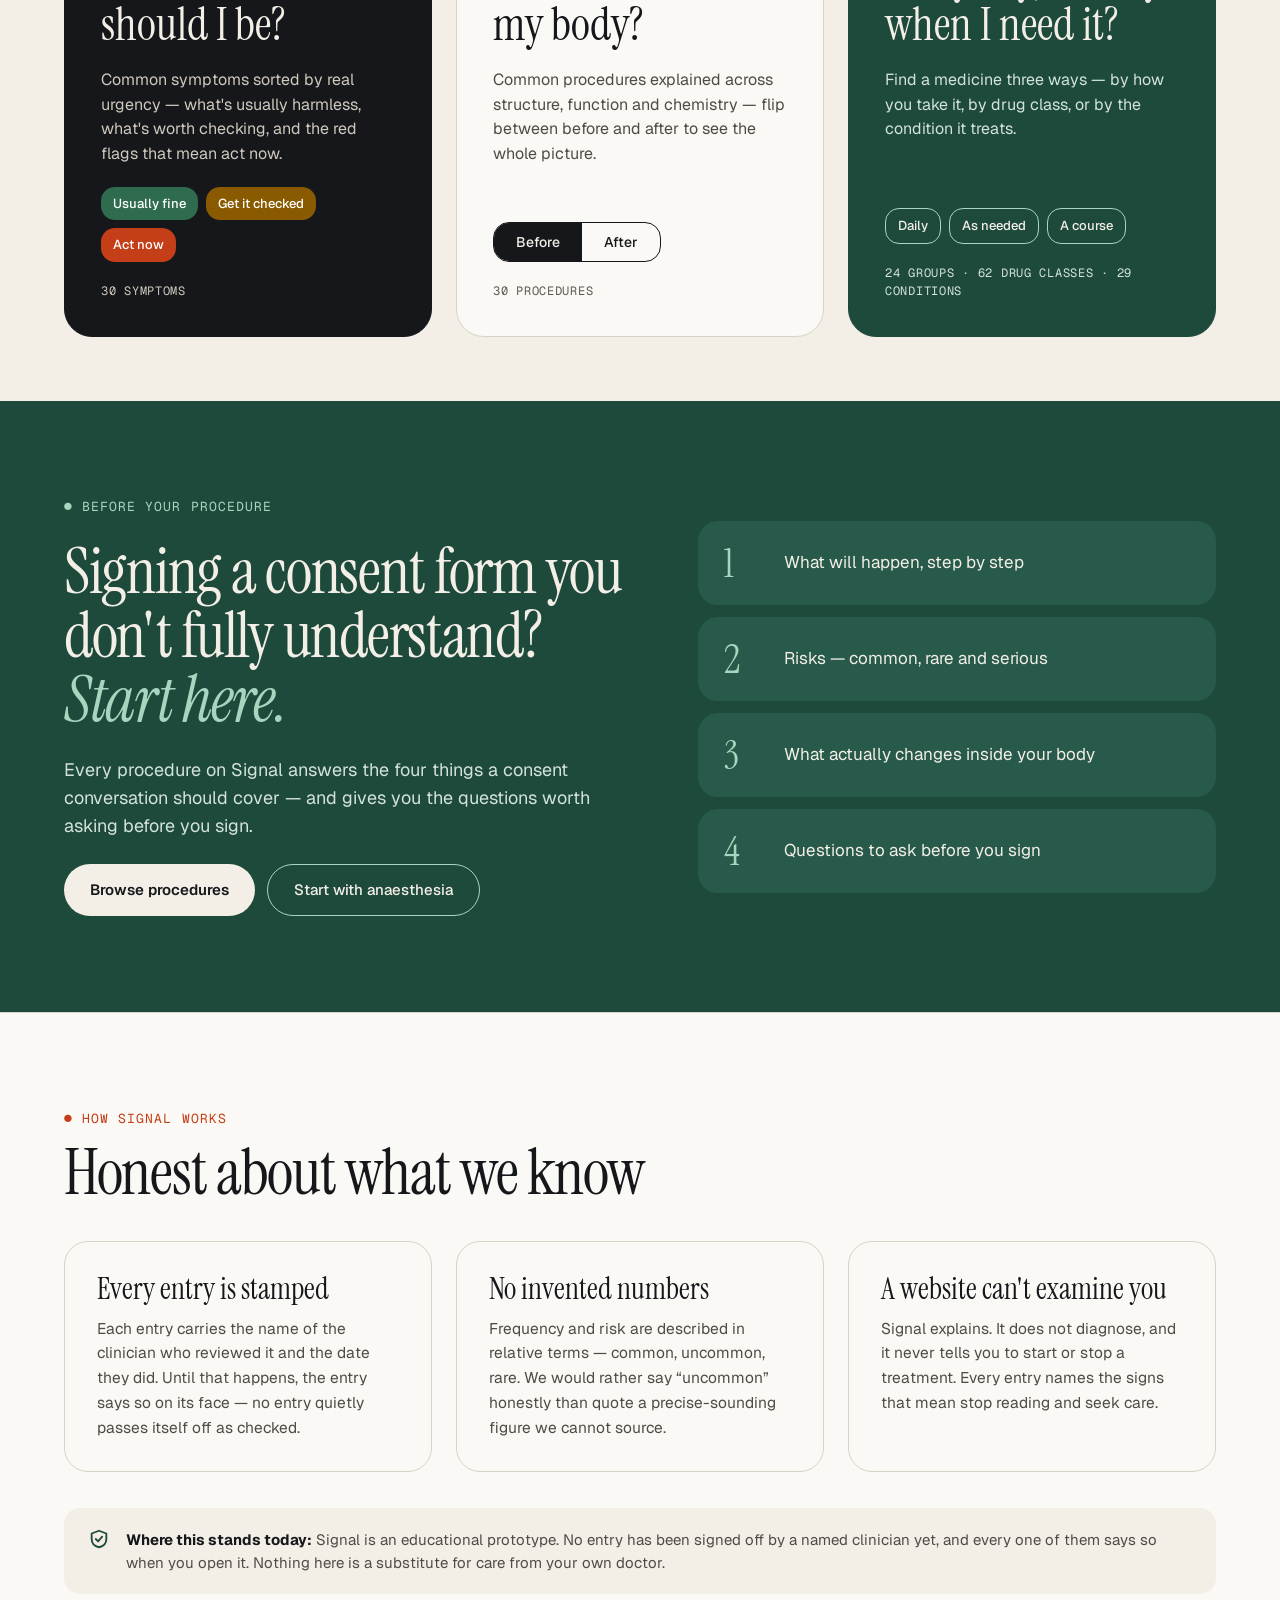
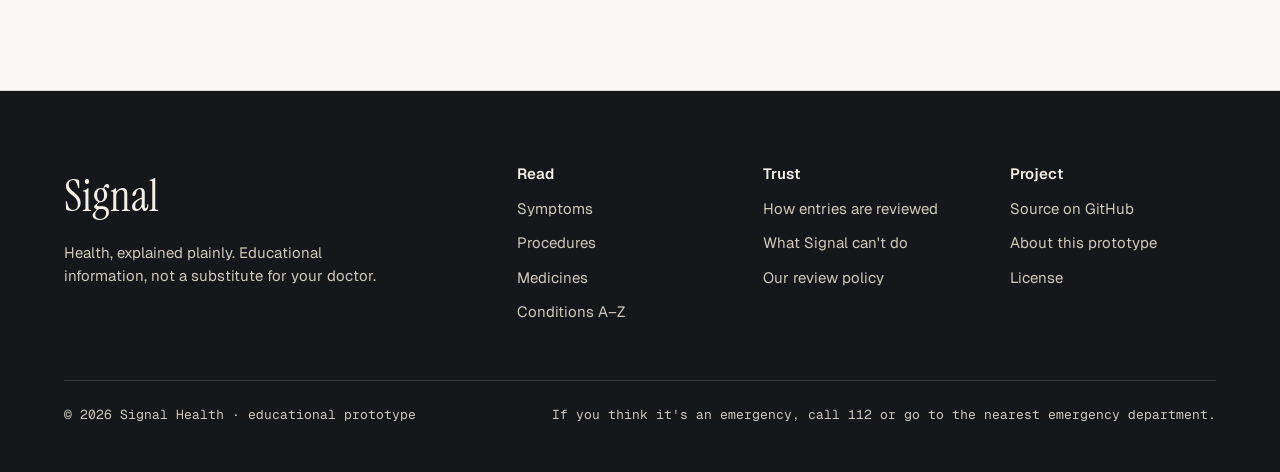
==== commit 47ad0d81: "Editorial redesign: one design system, entries become real pages Design system - assets/theme.css is" ====
--- a/index.html
+++ b/index.html
@@ -14,212 +14,312 @@
 <meta name="twitter:card" content="summary">
 <meta name="twitter:title" content="Signal · Health, explained plainly for everyone">
 <meta name="twitter:description" content="Signal explains symptoms, procedures and medicines in plain language — by how worried to be, what's changing inside you, and whether to keep taking a medicine or only when you have symptoms.">
-<meta name="theme-color" content="#f4f5f7">
+<meta name="theme-color" content="#F3EFE7">
+
+<link rel="preconnect" href="https://fonts.googleapis.com">
+<link rel="preconnect" href="https://fonts.gstatic.com" crossorigin>
+<link href="https://fonts.googleapis.com/css2?family=Instrument+Serif:ital@0;1&family=Geist:wght@400;500;600&family=Geist+Mono:wght@400;500&display=swap" rel="stylesheet">
 <link rel="stylesheet" href="assets/anim.css">
-<link rel="stylesheet" href="assets/shared.css">
+<link rel="stylesheet" href="assets/theme.css">
+
 <style>
-  :root{
-    --ink:#161d24;--ink-soft:#4a5560;--ink-faint:#7a8590;
-    --paper:#f4f5f7;--card:#ffffff;--line:#e1e5ea;
-    --accent:#33507e;--accent-bg:#e7ecf5;
-    --calm:#3f7d6e;--calm-bg:#e6f0ec;--deep:#33507e;--deep-bg:#e7ecf5;--plum:#6d4b86;--plum-bg:#efe8f4;
-    --shadow:0 1px 2px rgba(20,28,38,.04),0 10px 30px rgba(20,28,38,.08);
-    --serif:'Iowan Old Style','Palatino Linotype',Palatino,'Book Antiqua',Georgia,serif;
-    --sans:'Inter',-apple-system,BlinkMacSystemFont,'Segoe UI',Roboto,sans-serif;
-  }
-  *{box-sizing:border-box;margin:0;padding:0}
-  body{background:var(--paper);color:var(--ink);font-family:var(--sans);line-height:1.6;-webkit-font-smoothing:antialiased}
-  .wrap{max-width:1000px;margin:0 auto;padding:0 24px}
-  .safety{background:#f7e4e0;border-bottom:1px solid #e6c9c3;color:#7a2a20;font-size:13.5px;padding:9px 24px;text-align:center;font-weight:500}
-  .safety b{font-weight:700}
-  header{padding:28px 0}
-  .brand{display:flex;align-items:baseline;gap:12px}
-  .mark{font-family:var(--serif);font-size:28px;font-weight:600;letter-spacing:-.01em;color:var(--ink)}
-  .mark .dot{color:var(--calm)}
-  .tag{font-size:13px;color:var(--ink-faint);font-weight:500}
-  .hero{padding:56px 0 30px;text-align:center;max-width:760px;margin:0 auto}
-  .hero h1{font-family:var(--serif);font-size:47px;line-height:1.1;font-weight:600;letter-spacing:-.02em}
-  .hero h1 em{font-style:italic;color:var(--calm)}
-  .hero p{margin:22px auto 0;font-size:19px;color:var(--ink-soft);max-width:620px}
-  .intro{margin:16px auto 0;font-size:15px;color:var(--ink-faint);max-width:560px}
-  .cards{display:grid;grid-template-columns:repeat(3,1fr);gap:18px;padding:36px 0 24px}
-  .card{background:var(--card);border:1px solid var(--line);border-radius:18px;padding:28px 24px;text-decoration:none;color:inherit;transition:transform .18s,box-shadow .18s,border-color .18s;position:relative;overflow:hidden;display:flex;flex-direction:column}
-  .card:hover{transform:translateY(-4px);box-shadow:var(--shadow)}
-  .card .accent{position:absolute;left:0;top:0;right:0;height:5px}
-  .card.sym .accent{background:var(--calm)}.card.sym:hover{border-color:var(--calm)}
-  .card.proc .accent{background:var(--deep)}.card.proc:hover{border-color:var(--deep)}
-  .card.med .accent{background:var(--plum)}.card.med:hover{border-color:var(--plum)}
-  .icon{width:52px;height:52px;border-radius:14px;display:flex;align-items:center;justify-content:center;margin-bottom:16px;transition:transform .2s}
-  .card:hover .icon{transform:scale(1.07)}
-  .card.sym .icon{background:var(--calm-bg)}.card.proc .icon{background:var(--deep-bg)}.card.med .icon{background:var(--plum-bg)}
-  .icon svg{width:30px;height:30px}
-  .card.sym .icon{color:var(--calm)}.card.proc .icon{color:var(--deep)}.card.med .icon{color:var(--plum)}
-  .card .kicker{font-size:12px;letter-spacing:.1em;text-transform:uppercase;font-weight:700}
-  .card.sym .kicker{color:var(--calm)}.card.proc .kicker{color:var(--deep)}.card.med .kicker{color:var(--plum)}
-  .card h2{font-family:var(--serif);font-size:25px;font-weight:600;margin-top:7px;line-height:1.15}
-  .card .q{margin-top:12px;font-size:14px;color:var(--ink);font-weight:600;font-style:italic}
-  .card p{margin-top:8px;font-size:14px;color:var(--ink-soft);flex:1}
-  .card .go{margin-top:18px;font-size:14px;font-weight:600;display:inline-flex;align-items:center;gap:6px}
-  .card.sym .go{color:var(--calm)}.card.proc .go{color:var(--deep)}.card.med .go{color:var(--plum)}
-  .count{margin-top:4px;font-size:12.5px;color:var(--ink-faint)}
-  .principles{padding:26px 0 60px}
-  .principles h3{font-size:12px;letter-spacing:.12em;text-transform:uppercase;color:var(--ink-faint);font-weight:600;margin-bottom:20px;text-align:center}
-  .prow{display:grid;grid-template-columns:repeat(3,1fr);gap:18px}
-  .p{background:var(--card);border:1px solid var(--line);border-radius:14px;padding:22px 20px}
-  .p .pt{font-family:var(--serif);font-size:18px;font-weight:600;margin-bottom:6px}
-  .p .pd{font-size:14px;color:var(--ink-soft)}
-  .foot{border-top:1px solid var(--line);padding:30px 0 70px;font-size:13px;color:var(--ink-faint);max-width:700px;margin:0 auto;text-align:center}
-  .foot b{color:var(--ink-soft)}
-  @media(max-width:760px){.hero h1{font-size:37px}.cards{grid-template-columns:1fr}.prow{grid-template-columns:1fr}}
-  /* ───────────── unified search across all three sections ───────────── */
-  .usearch{position:relative;max-width:620px;margin:40px auto 0}
-  .usearch svg{position:absolute;left:20px;top:50%;transform:translateY(-50%);
-    width:19px;height:19px;stroke:var(--ink-faint);fill:none;pointer-events:none}
-  .usearch input{width:100%;box-sizing:border-box;padding:17px 20px 17px 52px;
-    font:400 16px/1 var(--sans);color:var(--ink);background:var(--card);
-    border:1px solid var(--line);border-radius:14px;box-shadow:var(--shadow);
-    transition:border-color .16s ease,box-shadow .16s ease}
-  .usearch input::placeholder{color:var(--ink-faint)}
-  .usearch input:focus{outline:none;border-color:var(--deep);
-    box-shadow:0 0 0 4px var(--deep-bg),var(--shadow)}
-  .usearch input:focus-visible{outline:none}
-
-  .uhint{max-width:620px;margin:11px auto 0;text-align:center;
-    font:400 13px/1.5 var(--sans);color:var(--ink-faint)}
-
-  .uresults{max-width:620px;margin:18px auto 0;display:flex;flex-direction:column;gap:8px}
-  .ures{display:flex;gap:14px;align-items:flex-start;text-decoration:none;
-    background:var(--card);border:1px solid var(--line);border-radius:13px;
-    padding:14px 16px;transition:border-color .14s ease,transform .14s ease,box-shadow .14s ease}
-  .ures:hover,.ures.sel{border-color:var(--ink-faint);transform:translateY(-1px);box-shadow:var(--shadow)}
-  .usec{flex:none;font:600 10.5px/1.4 var(--sans);letter-spacing:.09em;text-transform:uppercase;
-    padding:5px 9px;border-radius:6px;margin-top:2px;min-width:74px;text-align:center}
-  .usec.symptoms{color:var(--calm);background:var(--calm-bg)}
-  .usec.procedures{color:var(--deep);background:var(--deep-bg)}
-  .usec.medicines{color:var(--plum);background:var(--plum-bg)}
-  .un{display:block;font:600 16px/1.3 var(--serif);color:var(--ink)}
-  .uc{display:block;font:500 11px/1.5 var(--sans);letter-spacing:.06em;text-transform:uppercase;
-    color:var(--ink-faint);margin-top:3px}
-  .um{display:block;font:400 13.5px/1.55 var(--sans);color:var(--ink-soft);margin-top:6px}
-  .unone{text-align:center;padding:26px 16px;font:400 15px/1.6 var(--sans);color:var(--ink-faint)}
-
-  @media (max-width:560px){
-    .ures{flex-direction:column;gap:9px}
-    .usec{min-width:0;align-self:flex-start}
+  /* ── landing-only layout ── */
+  .hero { display: grid; grid-template-columns: minmax(0, 1.25fr) minmax(0, 1fr); gap: 64px; padding-top: 72px; padding-bottom: 80px; }
+  .hero h1 { font-size: 112px; line-height: 0.95; letter-spacing: -0.025em; }
+  .hero h1 em { font-style: italic; color: var(--rust); }
+  .hero .stand { font-size: 20px; line-height: 1.5; color: var(--ink-muted); max-width: 600px; }
+  .asking { display: flex; flex-wrap: wrap; gap: 10px; align-items: center; font-size: 14px; }
+  .asking .lbl { color: var(--ink-faint); padding: 10px 0; }
+
+  .feature { align-self: start; overflow: hidden; padding: 0; gap: 0; }
+  .feature .art { position: relative; height: 300px; background: var(--warm-deep); display: flex; align-items: flex-end; justify-content: flex-end; padding: 20px; }
+  .feature .art svg.trace { position: absolute; inset: 0; width: 100%; height: 100%; }
+  .feature .art .tag { position: relative; padding: 8px 14px; border-radius: 16px; background: var(--ink); color: var(--paper); font-size: 12px; font-weight: 500; }
+  .feature .body { padding: 28px 32px 32px; display: flex; flex-direction: column; gap: 14px; }
+  .feature .ttl { font-family: var(--display); font-size: 38px; line-height: 1.05; }
+
+  /* unified search results */
+  .results { display: flex; flex-direction: column; gap: 8px; margin-top: 18px; }
+  .ures { display: flex; gap: 14px; align-items: flex-start; padding: 14px 16px; border-radius: 14px; background: var(--card); border: 1px solid var(--line); transition: border-color .14s ease, transform .14s ease; }
+  .ures:hover, .ures.sel { border-color: var(--ink); transform: translateY(-1px); color: inherit; }
+  .usec { flex: none; min-width: 78px; text-align: center; padding: 5px 9px; margin-top: 2px; border-radius: 6px; font-family: var(--mono); font-size: 10.5px; letter-spacing: .09em; text-transform: uppercase; }
+  .usec.symptoms  { background: var(--rust-bg);  color: var(--rust-deep); }
+  .usec.procedures{ background: var(--warm);     color: var(--ink-muted); }
+  .usec.medicines { background: var(--green-bg); color: var(--green); }
+  .un { display: block; font-family: var(--display); font-size: 21px; line-height: 1.2; }
+  .uc { display: block; font-family: var(--mono); font-size: 10.5px; letter-spacing: .07em; text-transform: uppercase; color: var(--ink-faint); margin-top: 4px; }
+  .um { display: block; font-size: 13.5px; line-height: 1.55; color: var(--ink-muted); margin-top: 6px; }
+
+  .procband { display: grid; grid-template-columns: minmax(0, 1.1fr) minmax(0, 1fr); gap: 64px; align-items: center; }
+  .procband h2 em { font-style: italic; color: var(--green-light); }
+  .procband p { font-size: 18px; line-height: 1.55; color: var(--green-pale); max-width: 560px; }
+
+  .works { display: grid; grid-template-columns: repeat(3, minmax(0, 1fr)); gap: 24px; }
+  .works .w { display: flex; flex-direction: column; gap: 12px; padding: 30px 32px; border-radius: var(--r-block); background: var(--card); border: 1px solid var(--line); }
+  .works .wt { font-family: var(--display); font-size: 30px; line-height: 1.1; }
+  .works .wd { font-size: 15.5px; line-height: 1.6; color: var(--ink-muted); }
+
+  @media (max-width: 1200px) { .hero h1 { font-size: 84px; } }
+  @media (max-width: 900px) {
+    .hero { grid-template-columns: minmax(0, 1fr); gap: 40px; padding-top: 40px; padding-bottom: 48px; }
+    .hero h1 { font-size: 44px; line-height: 1.02; }
+    .hero .stand { font-size: 17px; }
+    .feature .art { height: 200px; }
+    .feature .ttl { font-size: 28px; }
+    .procband { grid-template-columns: minmax(0, 1fr); gap: 36px; }
+    .works { grid-template-columns: minmax(0, 1fr); }
   }
 </style>
 </head>
 <body>
 <a class="sig-skip" href="#main">Skip to the main content</a>
-<div class="safety"><b>Signal is educational, not a doctor.</b> It never diagnoses, and never tells you to start or stop treatment. If something feels severe or sudden, contact emergency services now.</div>
-<header><div class="wrap brand">
-  <span class="mark">Signal<span class="dot">.</span></span>
-  <span class="tag">health, explained plainly</span>
-</div></header>
-<main class="wrap" id="main">
-  <section class="hero">
-    <h1>Understand your health — not just <em>Google</em> your fear.</h1>
-    <p>Three plain-language guides for everyday health, each built around the question you actually have — not a wall of jargon.</p>
-    <p class="intro">Written with the Indian and South Asian context in mind, for the most common problems people face.</p>
+
+<!-- Utility bar — the emergency line is always the first thing on the page -->
+<div class="utility">
+  <div class="shell wrap">
+    <div>EDUCATIONAL, NOT A DOCTOR &middot; IN AN EMERGENCY CALL 112</div>
+    <div class="utility-links">
+      <a href="#how-it-works">How entries are reviewed</a>
+      <a href="#limits">What Signal can't do</a>
+    </div>
+  </div>
+</div>
+
+<header class="nav">
+  <div class="shell wrap">
+    <a href="index.html" class="mark" aria-label="Signal — home">
+      <svg width="30" height="30" viewBox="0 0 30 30" fill="none" stroke-width="2.4" stroke-linecap="round" stroke-linejoin="round" aria-hidden="true"><path d="M2 15h6l3-8 5 16 4-11 2 3h6"/></svg>
+      Signal
+    </a>
+    <nav class="nav-links" aria-label="Sections">
+      <a href="symptoms/index.html">Symptoms</a>
+      <a href="procedures/index.html">Procedures</a>
+      <a href="medicines/index.html">Medicines</a>
+      <a href="a-z.html">Conditions A&ndash;Z</a>
+    </nav>
+    <div class="nav-actions">
+      <a class="btn btn--dark btn--sm" href="#search">Search everything</a>
+    </div>
+  </div>
+</header>
+
+<div class="safety">
+  <div class="shell wrap"><b>Signal is educational, not a doctor.</b> It never diagnoses, and never tells you to start or stop treatment. If something feels severe or sudden, contact emergency services now.</div>
+</div>
+
+<main id="main">
+
+  <!-- Hero -->
+  <section class="shell wrap hero">
+    <div class="stack gap-28">
+      <div class="eyebrow"><span class="dot">&#9679;</span> Health, explained plainly</div>
+      <h1>Understand your health. <em>Don't just Google your fear.</em></h1>
+      <p class="stand">Plain-language answers to the questions people actually arrive with &mdash; how worried to be, what a procedure does to your body, and whether to keep taking a medicine or only when you have symptoms.</p>
+
+      <div id="search">
+        <div class="search">
+          <svg width="20" height="20" viewBox="0 0 24 24" fill="none" stroke-width="2" stroke-linecap="round" aria-hidden="true"><circle cx="11" cy="11" r="7"/><path d="M20 20l-4-4"/></svg>
+          <label class="sr-only" for="uq">Search all of Signal — symptoms, procedures and medicines</label>
+          <input id="uq" type="text" autocomplete="off" role="combobox" aria-expanded="false" aria-controls="uresults"
+                 placeholder="Search a symptom, a procedure or a medicine">
+        </div>
+        <p class="meta" id="uhint" role="status" aria-live="polite" style="margin-top:11px"></p>
+        <div class="results" id="uresults" role="listbox" aria-label="Search results" hidden></div>
+      </div>
+
+      <div class="asking" id="asking">
+        <span class="lbl">People are asking:</span>
+        <a class="pill" href="symptoms/entry.html?e=chest">Chest pain after exercise</a>
+        <a class="pill" href="medicines/entry.html?e=bp">Is my BP too high?</a>
+        <a class="pill" href="procedures/entry.html?e=csection">Before a C-section</a>
+        <a class="pill" href="medicines/entry.html?e=antibiotic">Antibiotics for a cold?</a>
+      </div>
+    </div>
+
+    <!-- Featured entry — a real one, chosen for how much harm the misunderstanding causes -->
+    <a class="card feature" href="medicines/entry.html?e=antitb">
+      <div class="art">
+        <svg class="trace" viewBox="0 0 520 300" preserveAspectRatio="none" fill="none" stroke="#C43E17" stroke-width="3" stroke-linecap="round" stroke-linejoin="round" aria-hidden="true"><path d="M0 180h140l30-80 45 150 40-105 24 35h241"/></svg>
+        <span class="tag">Start here</span>
+      </div>
+      <div class="body">
+        <div class="meta">Medicines &middot; Take as a course</div>
+        <div class="ttl">You feel well within weeks. The treatment runs for months.</div>
+        <p class="card-body">Why finishing a TB course matters more than almost any other instruction in medicine &mdash; and what stopping early actually creates.</p>
+        <div class="sig-review pending" style="margin-top:4px">
+          <svg viewBox="0 0 24 24" stroke-width="2" stroke-linecap="round" stroke-linejoin="round" aria-hidden="true"><circle cx="12" cy="12" r="9"/><path d="M12 7v5l3 2"/></svg>
+          <span><b>Pending clinical review</b></span>
+        </div>
+      </div>
+    </a>
   </section>
 
-  <div class="usearch">
-    <svg viewBox="0 0 24 24" fill="none" stroke-width="2" stroke-linecap="round" aria-hidden="true"><circle cx="11" cy="11" r="7"/><path d="m21 21-4.3-4.3"/></svg>
-    <label class="sr-only" for="uq">Search all of Signal — symptoms, procedures and medicines</label>
-    <input id="uq" type="text" autocomplete="off" role="combobox" aria-expanded="false" aria-controls="uresults"
-           placeholder="Search everything — a symptom, a procedure, a medicine">
+  <!-- Three pillars -->
+  <section class="shell wrap band--tight stack gap-36">
+    <div class="row-between">
+      <h2 class="h-section">Start with your question</h2>
+      <a href="a-z.html" style="font-size:15px;font-weight:500;border-bottom:1.5px solid var(--ink);padding-bottom:2px">Browse everything A&ndash;Z &rarr;</a>
+    </div>
+    <div class="grid-3">
+
+      <a class="card card--dark" href="symptoms/index.html">
+        <div class="eyebrow" style="color:var(--rust-light)">01 &middot; Symptoms</div>
+        <div class="card-title">How worried should I be?</div>
+        <p class="card-body">Common symptoms sorted by real urgency &mdash; what's usually harmless, what's worth checking, and the red flags that mean act now.</p>
+        <div class="card-foot">
+          <span class="chip chip--calm">Usually fine</span>
+          <span class="chip chip--watch">Get it checked</span>
+          <span class="chip chip--now">Act now</span>
+        </div>
+        <div class="meta" style="color:var(--on-dark)" id="n-sym"></div>
+      </a>
+
+      <a class="card" href="procedures/index.html">
+        <div class="eyebrow">02 &middot; Procedures</div>
+        <div class="card-title">What will it do to my body?</div>
+        <p class="card-body">Common procedures explained across structure, function and chemistry &mdash; flip between before and after to see the whole picture.</p>
+        <div class="card-foot">
+          <span class="toggle" aria-hidden="true"><button type="button" class="on" tabindex="-1" style="background:var(--ink);color:var(--paper)">Before</button><button type="button" tabindex="-1">After</button></span>
+        </div>
+        <div class="meta" id="n-proc"></div>
+      </a>
+
+      <a class="card card--green" href="medicines/index.html">
+        <div class="eyebrow" style="color:var(--green-light)">03 &middot; Medicines</div>
+        <div class="card-title">Every day, or only when I need it?</div>
+        <p class="card-body">Find a medicine three ways &mdash; by how you take it, by drug class, or by the condition it treats.</p>
+        <div class="card-foot">
+          <span class="chip chip--outline">Daily</span>
+          <span class="chip chip--outline">As needed</span>
+          <span class="chip chip--outline">A course</span>
+        </div>
+        <div class="meta" style="color:var(--green-pale)" id="n-med"></div>
+      </a>
+
+    </div>
+  </section>
+
+  <!-- Before your procedure -->
+  <section class="band band--green">
+    <div class="shell wrap procband">
+      <div class="stack gap-24">
+        <div class="eyebrow" style="color:var(--green-light)"><span class="dot" style="color:var(--green-light)">&#9679;</span> Before your procedure</div>
+        <h2 class="h-section">Signing a consent form you don't fully understand? <em>Start here.</em></h2>
+        <p>Every procedure on Signal answers the four things a consent conversation should cover &mdash; and gives you the questions worth asking before you sign.</p>
+        <div style="display:flex;flex-wrap:wrap;gap:12px">
+          <a class="btn btn--light" href="procedures/index.html">Browse procedures</a>
+          <a class="btn btn--on-green" href="procedures/entry.html?e=ga">Start with anaesthesia</a>
+        </div>
+      </div>
+      <div class="steps">
+        <div class="step"><span class="n">1</span><span class="t">What will happen, step by step</span></div>
+        <div class="step"><span class="n">2</span><span class="t">Risks &mdash; common, rare and serious</span></div>
+        <div class="step"><span class="n">3</span><span class="t">What actually changes inside your body</span></div>
+        <div class="step"><span class="n">4</span><span class="t">Questions to ask before you sign</span></div>
+      </div>
+    </div>
+  </section>
+
+  <!-- How it works -->
+  <section class="band band--card" id="how-it-works">
+    <div class="shell wrap stack gap-36">
+      <div class="stack gap-12">
+        <div class="eyebrow"><span class="dot">&#9679;</span> How Signal works</div>
+        <h2 class="h-section">Honest about what we know</h2>
+      </div>
+      <div class="works">
+        <div class="w" id="reviewed">
+          <div class="wt">Every entry is stamped</div>
+          <p class="wd">Each entry carries the name of the clinician who reviewed it and the date they did. Until that happens, the entry says so on its face &mdash; no entry quietly passes itself off as checked.</p>
+        </div>
+        <div class="w">
+          <div class="wt">No invented numbers</div>
+          <p class="wd">Frequency and risk are described in relative terms &mdash; common, uncommon, rare. We would rather say &ldquo;uncommon&rdquo; honestly than quote a precise-sounding figure we cannot source.</p>
+        </div>
+        <div class="w" id="limits">
+          <div class="wt">A website can't examine you</div>
+          <p class="wd">Signal explains. It does not diagnose, and it never tells you to start or stop a treatment. Every entry names the signs that mean stop reading and seek care.</p>
+        </div>
+      </div>
+      <div class="promise">
+        <svg width="22" height="22" viewBox="0 0 24 24" fill="none" stroke-width="2" stroke-linecap="round" stroke-linejoin="round" aria-hidden="true"><path d="M12 3l8 3v6c0 5-3.5 8-8 9-4.5-1-8-4-8-9V6l8-3z"/><path d="M8.5 12l2.5 2.5 4.5-5"/></svg>
+        <span><strong>Where this stands today:</strong> Signal is an educational prototype. <span id="review-status">No entry has been signed off by a named clinician yet</span>, and every one of them says so when you open it. Nothing here is a substitute for care from your own doctor.</span>
+      </div>
+    </div>
+  </section>
+
+</main>
+
+<footer class="footer">
+  <div class="shell wrap">
+    <div class="footer-grid">
+      <div class="footer-col">
+        <div class="footer-mark">Signal</div>
+        <p style="line-height:1.55;max-width:320px">Health, explained plainly. Educational information, not a substitute for your doctor.</p>
+      </div>
+      <div class="footer-col">
+        <div class="head">Read</div>
+        <a href="symptoms/index.html">Symptoms</a>
+        <a href="procedures/index.html">Procedures</a>
+        <a href="medicines/index.html">Medicines</a>
+        <a href="a-z.html">Conditions A&ndash;Z</a>
+      </div>
+      <div class="footer-col">
+        <div class="head">Trust</div>
+        <a href="#how-it-works">How entries are reviewed</a>
+        <a href="#limits">What Signal can't do</a>
+        <a href="#reviewed">Our review policy</a>
+      </div>
+      <div class="footer-col">
+        <div class="head">Project</div>
+        <a href="https://github.com/gopitherobot/signal-health">Source on GitHub</a>
+        <a href="https://github.com/gopitherobot/signal-health/blob/main/README.md">About this prototype</a>
+        <a href="https://github.com/gopitherobot/signal-health/blob/main/LICENSE">License</a>
+      </div>
+    </div>
+    <div class="footer-base">
+      <span>&copy; <span id="yr"></span> Signal Health &middot; educational prototype</span>
+      <span>If you think it's an emergency, call 112 or go to the nearest emergency department.</span>
+    </div>
   </div>
-  <p class="uhint" id="uhint">One search across all three sections &mdash; 56 entries.</p>
-  <div class="uresults" id="uresults" role="listbox" aria-label="Search results" hidden></div>
-
-  <div class="cards" id="cards">
-    <a href="symptoms/index.html" class="card sym">
-      <span class="accent"></span>
-      <div class="icon" id="ic-sym"></div>
-      <div class="kicker">Symptoms</div>
-      <h2>By urgency</h2>
-      <div class="q">&ldquo;How worried should I be?&rdquo;</div>
-      <p>Common symptoms sorted by real urgency — what's usually harmless, what's worth checking, and the red flags that mean act now.</p>
-      <span class="go">Explore symptoms &rarr;</span>
-      <span class="count" id="c-sym"></span>
-    </a>
-
-    <a href="procedures/index.html" class="card proc">
-      <span class="accent"></span>
-      <div class="icon" id="ic-proc"></div>
-      <div class="kicker">Procedures</div>
-      <h2>From the inside</h2>
-      <div class="q">&ldquo;What will it do to my body?&rdquo;</div>
-      <p>Common procedures explained across structure, function and chemistry — flip between before and after to see the whole picture.</p>
-      <span class="go">Explore procedures &rarr;</span>
-      <span class="count" id="c-proc"></span>
-    </a>
-
-    <a href="medicines/index.html" class="card med">
-      <span class="accent"></span>
-      <div class="icon" id="ic-med"></div>
-      <div class="kicker">Medicines</div>
-      <h2>Keep taking, or not?</h2>
-      <div class="q">&ldquo;Every day, or only when I have symptoms?&rdquo;</div>
-      <p>Explore three ways: by whether to take it every day, when needed or as a course; by pharmacological drug class; or by the condition being treated.</p>
-      <span class="go">Explore medicines &rarr;</span>
-      <span class="count" id="c-med"></span>
-    </a>
-  </div>
-
-  <section class="principles">
-    <h3>What makes Signal different</h3>
-    <div class="prow">
-      <div class="p"><div class="pt">The real question first</div><div class="pd">Each section leads with what you actually came to ask — how worried to be, what changes inside you, whether to keep taking something.</div></div>
-      <div class="p"><div class="pt">Honest about uncertainty</div><div class="pd">Relative descriptions, not invented numbers. Clear red flags. And a standing reminder that a website can't examine you or replace your doctor.</div></div>
-      <div class="p"><div class="pt">Built to prevent harm</div><div class="pd">Especially in medicines — the goal is to stop the dangerous, common habit of quitting a preventive treatment because you feel fine.</div></div>
-    </div>
-  </section>
-</main>
-<footer class="foot">
-  <p><b>Educational prototype — not yet for public use.</b> Every entry requires physician sign-off and cited clinical sources before deployment. Descriptions of frequency, risk and medicine use are illustrative teaching devices — not statistics, and not medical advice. Always follow the specific guidance you were given by your own clinician.</p>
 </footer>
+
 <script src="data/manifest.js"></script>
-<script src="assets/icons.js"></script>
 <script>
-  document.getElementById('ic-sym').innerHTML  = SignalIcon('heart', 30);
-  document.getElementById('ic-proc').innerHTML = SignalIcon('scan', 30);
-  document.getElementById('ic-med').innerHTML  = SignalIcon('pill', 30);
+  document.getElementById('yr').textContent = new Date().getFullYear();
 
   /* Counts come from the generated manifest so they can never go stale. */
-  (function(){
+  (function () {
     const c = window.SIGNAL_COUNTS || {};
-    document.getElementById('c-sym').textContent  = `${c.symptoms} symptoms`;
-    document.getElementById('c-proc').textContent = `${c.procedures} procedures`;
-    document.getElementById('c-med').textContent  =
+    document.getElementById('n-sym').textContent  = `${c.symptoms} symptoms`;
+    document.getElementById('n-proc').textContent = `${c.procedures} procedures`;
+    document.getElementById('n-med').textContent  =
       `${c.medicines} groups · ${c.classes} drug classes · ${c.conditions} conditions`;
   })();
 
   /* ───────────── unified search ─────────────
-   * Searches all three sections from the generated manifest (data/manifest.js),
-   * so the landing page stays light instead of loading every data file.
-   * Selecting a result deep-links straight into that entry's modal.
+   * Searches all three sections from the generated manifest, so the landing
+   * page stays light instead of loading every data file. Selecting a result
+   * goes straight to that entry's page.
    */
-  (function(){
+  (function () {
     const INDEX   = window.SIGNAL_INDEX || [];
-    const LABEL   = { symptoms:'Symptom', procedures:'Procedure', medicines:'Medicine' };
+    const LABEL   = { symptoms: 'Symptom', procedures: 'Procedure', medicines: 'Medicine' };
     const input   = document.getElementById('uq');
     const results = document.getElementById('uresults');
     const hint    = document.getElementById('uhint');
-    const cards   = document.getElementById('cards');
-    const princ   = document.querySelector('.principles');
-    const MAX     = 12;
+    const asking  = document.getElementById('asking');
+    const MAX     = 10;
     let sel = -1;
 
-    document.getElementById('uhint').textContent =
-      `One search across all three sections — ${INDEX.length} entries.`;
-
-    function esc(s){ return String(s).replace(/[&<>"]/g, c =>
-      ({'&':'&amp;','<':'&lt;','>':'&gt;','"':'&quot;'}[c])); }
-
-    /* Rank: a name that starts with the query beats one that merely contains it,
-       which in turn beats a match found only in the category or the hook. */
-    function score(r, q){
+    const idle = () => `Searches all three sections — ${INDEX.length} entries`;
+    hint.textContent = idle();
+
+    const esc = s => String(s).replace(/[&<>"]/g, c => ({ '&': '&amp;', '<': '&lt;', '>': '&gt;', '"': '&quot;' }[c]));
+
+    /* Rank: a name that starts with the query beats one that merely contains
+       it, which beats a match found only in the category or the hook. */
+    function score(r, q) {
       const n = r.n.toLowerCase();
       if (n.startsWith(q)) return 0;
       if (n.includes(q))   return 1;
@@ -228,70 +328,71 @@
       return -1;
     }
 
-    function search(q){
+    function search(q) {
       q = q.trim().toLowerCase();
-      if (!q){ reset(); return; }
+      if (!q) { reset(); return; }
 
       const hits = INDEX
         .map(r => ({ r, s: score(r, q) }))
         .filter(x => x.s >= 0)
-        .sort((a,b) => a.s - b.s || a.r.n.localeCompare(b.r.n))
+        .sort((a, b) => a.s - b.s || a.r.n.localeCompare(b.r.n))
         .slice(0, MAX);
 
-      cards.style.display = 'none';
-      if (princ) princ.style.display = 'none';
       results.hidden = false;
-      input.setAttribute('aria-expanded','true');
+      asking.style.display = 'none';
+      input.setAttribute('aria-expanded', 'true');
       sel = -1;
 
-      if (!hits.length){
-        results.innerHTML = '<p class="unone">Nothing on Signal matches that yet. ' +
-          'Try a plainer word — &ldquo;cough&rdquo;, &ldquo;scan&rdquo;, &ldquo;inhaler&rdquo;.</p>';
-        hint.textContent = '';   /* the empty-state line below already says it */
+      if (!hits.length) {
+        results.innerHTML = '<p class="empty">Nothing on Signal matches that yet. Try a plainer word &mdash; &ldquo;cough&rdquo;, &ldquo;scan&rdquo;, &ldquo;inhaler&rdquo;.</p>';
+        hint.textContent = '';
         return;
       }
 
-      results.innerHTML = hits.map(({r}) =>
-        `<a class="ures" role="option" aria-selected="false" href="${r.s}/index.html?e=${encodeURIComponent(r.k)}">
+      results.innerHTML = hits.map(({ r }) =>
+        `<a class="ures" role="option" aria-selected="false" href="${r.s}/entry.html?e=${encodeURIComponent(r.k)}">
            <span class="usec ${r.s}">${LABEL[r.s]}</span>
-           <span class="utext"><span class="un">${esc(r.n)}</span><span class="uc">${esc(r.c)}</span><span class="um">${esc(r.m)}</span></span>
+           <span><span class="un">${esc(r.n)}</span><span class="uc">${esc(r.c)}</span><span class="um">${esc(r.m)}</span></span>
          </a>`).join('');
 
-      hint.textContent = `${hits.length} match${hits.length===1?'':'es'}` +
-        (hits.length === MAX ? ' (showing the closest ' + MAX + ')' : '');
+      hint.textContent = `${hits.length} match${hits.length === 1 ? '' : 'es'}` +
+        (hits.length === MAX ? ` (closest ${MAX})` : '');
     }
 
-    function reset(){
+    function reset() {
       results.hidden = true;
       results.innerHTML = '';
-      input.setAttribute('aria-expanded','false');
-      cards.style.display = '';
-      if (princ) princ.style.display = '';
-      hint.textContent = `One search across all three sections — ${INDEX.length} entries.`;
+      asking.style.display = '';
+      input.setAttribute('aria-expanded', 'false');
+      hint.textContent = idle();
       sel = -1;
     }
 
     /* Arrow keys move through results; Enter opens the highlighted one. */
-    function move(step){
+    function move(step) {
       const items = results.querySelectorAll('.ures');
       if (!items.length) return;
-      if (sel >= 0) { items[sel].classList.remove('sel'); items[sel].setAttribute('aria-selected','false'); }
+      if (sel >= 0) { items[sel].classList.remove('sel'); items[sel].setAttribute('aria-selected', 'false'); }
       sel = (sel + step + items.length) % items.length;
       items[sel].classList.add('sel');
-      items[sel].setAttribute('aria-selected','true');
-      items[sel].scrollIntoView({ block:'nearest' });
+      items[sel].setAttribute('aria-selected', 'true');
+      items[sel].scrollIntoView({ block: 'nearest' });
     }
 
     input.addEventListener('input', e => search(e.target.value));
     input.addEventListener('keydown', e => {
-      if (e.key === 'ArrowDown'){ e.preventDefault(); move(1); }
-      else if (e.key === 'ArrowUp'){ e.preventDefault(); move(-1); }
-      else if (e.key === 'Enter'){
+      if (e.key === 'ArrowDown') { e.preventDefault(); move(1); }
+      else if (e.key === 'ArrowUp') { e.preventDefault(); move(-1); }
+      else if (e.key === 'Enter') {
         const items = results.querySelectorAll('.ures');
         const target = sel >= 0 ? items[sel] : items[0];
-        if (target){ e.preventDefault(); location.href = target.href; }
+        if (target) { e.preventDefault(); location.href = target.href; }
       }
-      else if (e.key === 'Escape'){ input.value = ''; reset(); }
+      else if (e.key === 'Escape') { input.value = ''; reset(); }
+    });
+
+    document.querySelector('a[href="#search"]').addEventListener('click', () => {
+      setTimeout(() => input.focus(), 60);
     });
   })();
 </script>
--- a/assets/theme.css
+++ b/assets/theme.css
@@ -0,0 +1,657 @@
+/* ═══════════════════════════════════════════════════════════════════════
+   Signal — design system
+   ═══════════════════════════════════════════════════════════════════════
+
+   One editorial system across the whole site, replacing the earlier
+   per-section green/blue/violet tinting. Sections are now distinguished by
+   an accent word and a label, not by a different palette — which keeps the
+   safety colours (green / amber / rust) unambiguous everywhere they appear.
+
+   Type:  Instrument Serif (display) · Geist (UI and body) · Geist Mono (labels)
+          Loaded from Google Fonts with system fallbacks, so the page renders
+          immediately on a slow connection and reflows when the fonts arrive.
+
+   Contents
+     1. Tokens
+     2. Base
+     3. Layout
+     4. Chrome — utility bar, nav, footer
+     5. Controls — buttons, pills, chips, search
+     6. Cards
+     7. Article
+     8. Safety and review components
+     9. Accessibility utilities
+    10. Responsive
+   ═══════════════════════════════════════════════════════════════════════ */
+
+
+/* ───────────────────────────── 1. Tokens ───────────────────────────── */
+
+:root {
+  /* surfaces */
+  --paper:      #F3EFE7;
+  --card:       #FBF9F5;
+  --warm:       #EDE8DE;
+  --warm-deep:  #E7DFD0;
+  --line:       #D9D3C7;
+  --line-soft:  #E5DFD4;
+
+  /* ink */
+  --ink:        #15171B;
+  --ink-body:   #26282D;
+  --ink-muted:  #4E4C47;
+  --ink-faint:  #5C5A55;
+
+  /* on dark */
+  --on-dark:        #CFC9BD;
+  --on-dark-bright: #E9E4D9;
+  --dark-line:      #34363B;
+
+  /* accent — rust */
+  --rust:       #C43E17;
+  --rust-deep:  #A33412;
+  --rust-light: #F2A58C;
+  --rust-bg:    #FBEDE7;
+
+  /* green */
+  --green:       #1E4A3C;
+  --green-mid:   #275A4A;
+  --green-light: #A8D5BF;
+  --green-pale:  #D3E3DA;
+  --green-bg:    #DDE9E1;
+  --green-chip:  #2F6B4F;
+
+  /* urgency — used identically site-wide */
+  --calm:      #2F6B4F;
+  --calm-bg:   #DDE9E1;
+  --watch:     #8A5A00;
+  --watch-bg:  #F6EDDB;
+  --now:       #C43E17;
+  --now-bg:    #FBEDE7;
+
+  /* shared components inherit these */
+  --accent:     var(--rust);
+  --accent-bg:  var(--rust-bg);
+
+  /* type */
+  --display: 'Instrument Serif', 'Iowan Old Style', 'Palatino Linotype', Palatino, Georgia, serif;
+  --sans:    'Geist', system-ui, -apple-system, 'Segoe UI', Roboto, sans-serif;
+  --mono:    'Geist Mono', ui-monospace, SFMono-Regular, Menlo, monospace;
+
+  /* rhythm */
+  --gutter:  64px;
+  --band:    96px;
+  --maxw:    1600px;
+
+  --r-card:  28px;
+  --r-block: 24px;
+  --r-soft:  20px;
+  --r-pill:  999px;
+}
+
+
+/* ───────────────────────────── 2. Base ───────────────────────────── */
+
+*, *::before, *::after { box-sizing: border-box; }
+
+html { -webkit-text-size-adjust: 100%; }
+
+body {
+  margin: 0;
+  background: var(--paper);
+  color: var(--ink);
+  font-family: var(--sans);
+  font-size: 16px;
+  line-height: 1.5;
+  -webkit-font-smoothing: antialiased;
+}
+
+a { color: inherit; text-decoration: none; }
+a:hover { color: var(--rust); }
+
+h1, h2, h3, h4 { margin: 0; font-weight: 400; font-family: var(--display); letter-spacing: -0.02em; }
+p { margin: 0; }
+ul, ol { margin: 0; }
+
+img, svg { display: block; max-width: 100%; }
+
+/* A monospace eyebrow label. The dot prefix is decorative. */
+.eyebrow {
+  font-family: var(--mono);
+  font-size: 13px;
+  letter-spacing: 0.08em;
+  text-transform: uppercase;
+  color: var(--rust);
+}
+.eyebrow.muted { color: var(--ink-faint); }
+.eyebrow .dot { color: var(--rust); }
+
+.meta {
+  font-family: var(--mono);
+  font-size: 12px;
+  letter-spacing: 0.06em;
+  text-transform: uppercase;
+  color: var(--ink-faint);
+}
+
+
+/* ───────────────────────────── 3. Layout ───────────────────────────── */
+
+.shell { max-width: var(--maxw); margin: 0 auto; }
+
+.wrap { padding-left: var(--gutter); padding-right: var(--gutter); }
+
+.band { padding-top: var(--band); padding-bottom: var(--band); }
+.band--tight { padding-top: 64px; padding-bottom: 64px; }
+
+.band--card  { background: var(--card); border-top: 1px solid var(--line); border-bottom: 1px solid var(--line); }
+.band--green { background: var(--green); color: var(--paper); }
+.band--dark  { background: var(--ink);   color: var(--on-dark); }
+
+.stack { display: flex; flex-direction: column; }
+.gap-12 { gap: 12px; } .gap-16 { gap: 16px; } .gap-20 { gap: 20px; }
+.gap-24 { gap: 24px; } .gap-28 { gap: 28px; } .gap-36 { gap: 36px; } .gap-44 { gap: 44px; }
+
+.row-between { display: flex; justify-content: space-between; align-items: flex-end; gap: 32px; }
+
+.grid-3 { display: grid; grid-template-columns: repeat(3, minmax(0, 1fr)); gap: 24px; }
+.grid-4 { display: grid; grid-template-columns: repeat(4, minmax(0, 1fr)); gap: 24px; }
+
+/* Section heading used at the top of every band. */
+.h-section { font-size: 64px; line-height: 1; }
+.h-sub     { font-size: 52px; line-height: 1.02; }
+
+
+/* ──────────────────── 4. Chrome — utility, nav, footer ──────────────────── */
+
+.utility {
+  background: var(--ink);
+  color: var(--on-dark-bright);
+  font-family: var(--mono);
+  font-size: 12px;
+  letter-spacing: 0.04em;
+}
+.utility .shell {
+  min-height: 36px;
+  display: flex; align-items: center; justify-content: space-between; gap: 24px;
+  padding-top: 8px; padding-bottom: 8px;
+}
+.utility a { color: var(--on-dark-bright); border-bottom: 1px solid transparent; }
+.utility a:hover { color: #fff; border-bottom-color: var(--rust-light); }
+.utility-links { display: flex; gap: 28px; }
+
+.nav { border-bottom: 1px solid var(--line); background: var(--paper); }
+.nav .shell {
+  height: 84px;
+  display: flex; align-items: center; justify-content: space-between; gap: 32px;
+}
+.mark {
+  display: flex; align-items: center; gap: 10px;
+  font-family: var(--display); font-size: 34px; letter-spacing: -0.01em;
+  color: var(--ink);
+}
+.mark:hover { color: var(--ink); }
+.mark svg { stroke: var(--rust); }
+
+.nav-links { display: flex; gap: 36px; font-size: 15px; font-weight: 500; }
+.nav-links a { padding: 6px 0; border-bottom: 1.5px solid transparent; }
+.nav-links a:hover { border-bottom-color: var(--rust); }
+.nav-links a[aria-current="page"] { color: var(--rust); border-bottom-color: var(--rust); }
+
+.nav-actions { display: flex; align-items: center; gap: 12px; }
+
+.footer { background: var(--ink); color: var(--on-dark); }
+.footer .shell { padding-top: 72px; padding-bottom: 48px; }
+.footer a { color: var(--on-dark); }
+.footer a:hover { color: #fff; }
+.footer-grid {
+  display: grid; grid-template-columns: minmax(0, 2fr) repeat(3, minmax(0, 1fr));
+  gap: 40px; font-size: 15px;
+}
+.footer-col { display: flex; flex-direction: column; gap: 12px; }
+.footer-col .head { color: var(--paper); font-weight: 600; }
+.footer-mark { font-family: var(--display); font-size: 44px; color: var(--paper); }
+.footer-base {
+  display: flex; justify-content: space-between; gap: 24px; flex-wrap: wrap;
+  margin-top: 56px; padding-top: 24px;
+  border-top: 1px solid var(--dark-line);
+  font-family: var(--mono); font-size: 13px;
+}
+
+
+/* ─────────────────────── 5. Controls ─────────────────────── */
+
+.btn {
+  display: inline-flex; align-items: center; justify-content: center; gap: 8px;
+  height: 52px; padding: 0 26px;
+  border: 0; border-radius: var(--r-pill);
+  font-family: var(--sans); font-size: 15px; font-weight: 600;
+  cursor: pointer; text-align: center;
+  transition: background .15s ease, color .15s ease, border-color .15s ease;
+}
+.btn--dark  { background: var(--ink);  color: var(--paper); }
+.btn--dark:hover  { background: #000;  color: var(--paper); }
+.btn--rust  { background: var(--rust); color: #fff; }
+.btn--rust:hover  { background: var(--rust-deep); color: #fff; }
+.btn--light { background: var(--paper); color: var(--ink); }
+.btn--light:hover { background: #fff; color: var(--ink); }
+.btn--ghost { background: transparent; border: 1px solid var(--line); color: var(--ink); font-weight: 500; }
+.btn--ghost:hover { border-color: var(--ink); color: var(--ink); }
+.btn--on-green { background: transparent; border: 1px solid var(--green-light); color: var(--paper); font-weight: 500; }
+.btn--on-green:hover { background: var(--green-mid); color: #fff; }
+.btn--sm { height: 44px; padding: 0 20px; font-size: 14px; }
+
+.icon-btn {
+  width: 44px; height: 44px; flex: none;
+  display: inline-flex; align-items: center; justify-content: center;
+  border: 1px solid var(--line); border-radius: var(--r-pill);
+  background: transparent; cursor: pointer;
+  transition: border-color .15s ease;
+}
+.icon-btn:hover { border-color: var(--ink); }
+.icon-btn svg { stroke: var(--ink); }
+
+/* pill link — the "people are asking" row, filter rows */
+.pill {
+  display: inline-flex; align-items: center;
+  padding: 10px 16px;
+  border: 1px solid var(--line); border-radius: var(--r-pill);
+  background: transparent;
+  font-family: var(--sans); font-size: 14px; font-weight: 500;
+  color: var(--ink); cursor: pointer;
+  transition: border-color .15s ease, background .15s ease, color .15s ease;
+}
+.pill:hover { border-color: var(--ink); color: var(--ink); }
+.pill[aria-pressed="true"], .pill.is-on { background: var(--ink); color: var(--paper); border-color: var(--ink); }
+
+/* status chip — urgency, mode, evidence */
+.chip {
+  display: inline-flex; align-items: center; gap: 6px;
+  padding: 7px 12px; border-radius: 14px;
+  font-family: var(--sans); font-size: 13px; font-weight: 500;
+  white-space: nowrap;
+}
+.chip--calm  { background: var(--calm);  color: #fff; }
+.chip--watch { background: var(--watch); color: #fff; }
+.chip--now   { background: var(--now);   color: #fff; }
+.chip--mix   { background: linear-gradient(90deg, var(--calm) 0%, var(--watch) 50%, var(--now) 100%); color: #fff; }
+.chip--quiet { background: var(--warm);  color: var(--ink-muted); }
+.chip--outline { background: transparent; border: 1px solid var(--green-light); color: inherit; }
+
+/* frequency band on symptom causes */
+.freq {
+  display: inline-flex; align-items: center; justify-content: center;
+  min-width: 82px; padding: 5px 10px; border-radius: 8px;
+  font-family: var(--mono); font-size: 11px; letter-spacing: 0.08em; text-transform: uppercase;
+}
+.freq.common { background: var(--green-bg); color: var(--green); }
+.freq.some   { background: var(--watch-bg); color: var(--watch); }
+.freq.rare   { background: var(--rust-bg);  color: var(--rust-deep); }
+
+/* search field */
+.search {
+  display: flex; align-items: center; gap: 14px;
+  height: 68px; padding: 0 8px 0 28px;
+  border: 1.5px solid var(--ink); border-radius: var(--r-pill);
+  background: var(--card);
+}
+.search svg { flex: none; stroke: var(--ink); }
+.search input {
+  flex: 1 1 auto; min-width: 0;
+  border: 0; background: transparent; outline: none;
+  font-family: var(--sans); font-size: 17px; color: var(--ink);
+}
+.search input::placeholder { color: var(--ink-faint); }
+.search--sm { height: 56px; padding-left: 22px; }
+.search--sm input { font-size: 16px; }
+
+
+/* ─────────────────────── 6. Cards ─────────────────────── */
+
+.card {
+  display: flex; flex-direction: column; gap: 20px;
+  padding: 36px; border-radius: var(--r-card);
+  background: var(--card); border: 1px solid var(--line);
+  transition: transform .18s ease, border-color .18s ease;
+}
+a.card:hover { transform: translateY(-2px); border-color: var(--ink); color: inherit; }
+.card--dark  { background: var(--ink);   color: var(--paper); border-color: var(--ink); }
+.card--green { background: var(--green); color: var(--paper); border-color: var(--green); }
+a.card--dark:hover, a.card--green:hover { border-color: currentColor; }
+
+.card-title { font-family: var(--display); font-size: 46px; line-height: 1.02; }
+.card-body  { font-size: 16px; line-height: 1.55; color: var(--ink-muted); }
+.card--dark .card-body  { color: var(--on-dark); }
+.card--green .card-body { color: var(--green-pale); }
+.card-foot { margin-top: auto; display: flex; flex-wrap: wrap; gap: 8px; }
+
+/* entry tile in a section grid */
+.tile {
+  position: relative; overflow: hidden;
+  display: flex; flex-direction: column; gap: 10px;
+  padding: 28px 28px 26px; border-radius: var(--r-block);
+  background: var(--card); border: 1px solid var(--line);
+  text-align: left; font-family: var(--sans); cursor: pointer;
+  transition: transform .18s ease, border-color .18s ease;
+}
+.tile:hover { transform: translateY(-2px); border-color: var(--ink); color: inherit; }
+.tile .rail { position: absolute; left: 0; top: 0; bottom: 0; width: 4px; }
+.tile .rail.calm  { background: var(--calm); }
+.tile .rail.watch { background: var(--watch); }
+.tile .rail.now   { background: var(--now); }
+.tile .rail.mix   { background: linear-gradient(180deg, var(--calm), var(--watch), var(--now)); }
+.tile .tico { width: 34px; height: 34px; color: var(--rust); }
+.tile .nm   { font-family: var(--display); font-size: 30px; line-height: 1.08; }
+.tile .mini { font-size: 14.5px; line-height: 1.55; color: var(--ink-muted); }
+
+.tilegrid { display: grid; grid-template-columns: repeat(auto-fill, minmax(300px, 1fr)); gap: 20px; }
+
+
+/* ─────────────────────── 7. Article ─────────────────────── */
+
+.progress { position: sticky; top: 0; z-index: 30; height: 4px; background: var(--line); }
+.progress > span { display: block; height: 4px; width: 0; background: var(--rust); transition: width .1s linear; }
+
+.art-head {
+  display: flex; flex-direction: column; align-items: center; gap: 24px;
+  padding-top: 56px; padding-bottom: 48px; text-align: center;
+}
+.art-crumb { font-family: var(--mono); font-size: 13px; letter-spacing: 0.06em; text-transform: uppercase; color: var(--ink-faint); }
+.art-crumb a { color: var(--ink-faint); }
+.art-crumb a:hover { color: var(--rust); }
+.art-h1 { font-size: 88px; line-height: 0.98; letter-spacing: -0.025em; max-width: 1080px; }
+.art-h1 em { font-style: italic; color: var(--rust); }
+.art-stand { font-size: 21px; line-height: 1.5; color: var(--ink-muted); max-width: 760px; }
+
+.art-meta {
+  display: flex; align-items: center; justify-content: center; gap: 28px;
+  flex-wrap: wrap; padding-top: 8px; font-size: 14px; color: var(--ink-muted);
+}
+.art-meta .sep { width: 1px; height: 32px; background: var(--line); }
+.art-meta .who { display: flex; align-items: center; gap: 10px; text-align: left; }
+.art-meta .avatar { width: 36px; height: 36px; flex: none; border-radius: 50%; background: var(--green); }
+.art-meta strong { color: var(--ink); }
+
+.art-grid {
+  display: grid; grid-template-columns: 240px minmax(0, 1fr) 300px; gap: 64px;
+  padding-top: 24px; padding-bottom: var(--band);
+}
+
+.art-toc { position: sticky; top: 28px; align-self: start; display: flex; flex-direction: column; gap: 4px; font-size: 14px; }
+.art-toc .head { font-family: var(--mono); font-size: 12px; letter-spacing: 0.08em; text-transform: uppercase; color: var(--ink-faint); padding-bottom: 12px; }
+.art-toc a { padding: 10px 14px; border-left: 2px solid var(--line); color: var(--ink-muted); }
+.art-toc a:hover { color: var(--ink); border-left-color: var(--ink); }
+.art-toc a.is-on { border-left-color: var(--rust); color: var(--ink); font-weight: 600; }
+.art-tools { display: flex; gap: 8px; padding-top: 24px; }
+
+.article { display: flex; flex-direction: column; gap: 28px; font-size: 19px; line-height: 1.7; color: var(--ink-body); }
+.article h2 { margin-top: 16px; font-size: 44px; line-height: 1.1; color: var(--ink); scroll-margin-top: 24px; }
+.article h3 { font-size: 26px; line-height: 1.2; color: var(--ink); }
+.article p  { margin: 0; }
+.article > ul, .article > ol { padding-left: 22px; display: flex; flex-direction: column; gap: 10px; }
+
+.art-rail { display: flex; flex-direction: column; gap: 32px; }
+.art-rail .sticky { position: sticky; top: 28px; display: flex; flex-direction: column; gap: 32px; }
+
+/* the dark "short answer" summary box */
+.answer {
+  padding: 32px 36px; border-radius: var(--r-block);
+  background: var(--ink); color: var(--paper);
+  display: flex; flex-direction: column; gap: 16px;
+}
+.answer .head { font-family: var(--mono); font-size: 12px; letter-spacing: 0.08em; text-transform: uppercase; color: var(--rust-light); }
+.answer ul { list-style: none; padding: 0; display: flex; flex-direction: column; gap: 12px; font-size: 18px; line-height: 1.55; }
+.answer li { display: flex; gap: 14px; }
+.answer li::before { content: "\2192"; color: var(--rust-light); flex: none; }
+.answer em { font-style: italic; }
+.answer b, .answer strong { font-weight: 600; }
+
+/* comparison / fact table */
+.table {
+  display: grid; border-radius: var(--r-soft); overflow: hidden;
+  border: 1px solid var(--line); background: var(--card);
+  font-size: 16px; line-height: 1.5;
+}
+.table > div { padding: 16px 20px; }
+.table .th { background: var(--warm); font-weight: 600; }
+.table .rh { color: var(--ink-faint); }
+.table .tr { border-top: 1px solid var(--line); }
+
+/* a labelled sub-card inside the article — types, journey steps, myths */
+.panel {
+  padding: 22px 24px; border-radius: 16px;
+  background: var(--card); border: 1px solid var(--line);
+  font-size: 16px; line-height: 1.55;
+}
+.panel .pt { font-family: var(--display); font-size: 22px; line-height: 1.2; color: var(--ink); }
+.panel .pd { margin-top: 6px; color: var(--ink-muted); }
+
+.split { display: grid; grid-template-columns: repeat(2, minmax(0, 1fr)); gap: 20px; }
+.split .col { padding: 24px 26px; border-radius: var(--r-soft); font-size: 16px; line-height: 1.55; }
+.split .col h4 { font-family: var(--sans); font-size: 13px; font-weight: 600; letter-spacing: 0.06em; text-transform: uppercase; margin-bottom: 12px; }
+.split .col ul { padding-left: 18px; display: flex; flex-direction: column; gap: 8px; }
+.split .good { background: var(--green-bg); color: var(--green); }
+.split .risk { background: var(--rust-bg);  color: var(--rust-deep); }
+
+/* before/after toggle — the procedures signature interaction */
+.toggle {
+  position: relative; display: inline-flex; align-self: flex-start;
+  border: 1px solid var(--ink); border-radius: 16px; overflow: hidden;
+  font-size: 14px; font-weight: 500;
+}
+.toggle button { position: relative; z-index: 1; border: 0; background: transparent; padding: 10px 22px; font-family: var(--sans); font-size: 14px; font-weight: 500; color: var(--ink); cursor: pointer; transition: color .2s ease; }
+.toggle button.on { color: var(--paper); }
+.toggle .slider { position: absolute; z-index: 0; left: 0; top: 0; bottom: 0; background: var(--ink); transition: transform .28s cubic-bezier(.4,0,.2,1), width .28s cubic-bezier(.4,0,.2,1); }
+
+.axes { display: flex; flex-direction: column; gap: 14px; }
+.axis { padding: 22px 26px; border-radius: 16px; background: var(--card); border: 1px solid var(--line); border-left: 4px solid var(--rust); }
+.axes.state-before .axis { border-left-color: var(--watch); }
+.axes.state-after  .axis { border-left-color: var(--green); }
+.axis .al { font-family: var(--mono); font-size: 12px; letter-spacing: 0.08em; text-transform: uppercase; color: var(--ink-faint); margin-bottom: 8px; }
+.axis .ab { font-size: 17px; line-height: 1.6; color: var(--ink-body); }
+
+/* the medicines rule banner */
+.rule {
+  display: flex; gap: 18px; align-items: flex-start;
+  padding: 26px 30px; border-radius: var(--r-block);
+  border: 1.5px solid;
+}
+.rule .rico { width: 34px; height: 34px; flex: none; }
+.rule .rl { font-family: var(--mono); font-size: 12px; letter-spacing: 0.08em; text-transform: uppercase; margin-bottom: 8px; }
+.rule .rt { font-size: 17px; line-height: 1.6; }
+/* Colour follows the one distinction that prevents the most harm:
+   green = keep taking it, amber = only when you need it,
+   rust  = a fixed course you must finish, neutral = it depends. */
+.rule.daily  { background: var(--green-bg); border-color: var(--green);      color: var(--green); }
+.rule.when   { background: var(--watch-bg); border-color: var(--watch);      color: #6E5116; }
+.rule.course { background: var(--rust-bg);  border-color: var(--rust);       color: var(--rust-deep); }
+.rule.mixed  { background: var(--warm);     border-color: var(--ink-faint);  color: var(--ink); }
+
+
+/* ──────────────── 8. Safety and review components ──────────────── */
+
+/* The persistent red safety banner. Non-negotiable — CLAUDE.md §7.1. */
+.safety {
+  background: var(--rust-bg);
+  border-bottom: 1px solid #F0C9BA;
+  color: var(--rust-deep);
+  font-size: 14px; line-height: 1.5;
+  text-align: center;
+}
+.safety .shell { padding-top: 12px; padding-bottom: 12px; }
+.safety b { font-weight: 600; }
+
+/* Red flags. Deliberately the loudest block on any page. */
+.flags {
+  padding: 30px 34px; border-radius: var(--r-block);
+  background: var(--rust-bg); border: 1.5px solid var(--rust);
+  display: flex; flex-direction: column; gap: 16px;
+}
+.flags .fh {
+  display: flex; align-items: center; justify-content: space-between; gap: 16px;
+  font-family: var(--mono); font-size: 12px; letter-spacing: 0.08em; text-transform: uppercase;
+  color: var(--rust-deep); font-weight: 500;
+}
+.flags .note { font-family: var(--mono); font-size: 11px; color: var(--ink-faint); text-transform: uppercase; letter-spacing: .06em; }
+.flags ul { list-style: none; padding: 0; display: grid; grid-template-columns: repeat(2, minmax(0, 1fr)); gap: 12px 28px; font-size: 17px; line-height: 1.45; color: var(--ink); }
+.flags li { display: flex; gap: 10px; }
+.flags li::before { content: "\2022"; color: var(--rust); flex: none; }
+
+/* Dangerous-mistakes block in medicines. */
+.mistakes { padding: 26px 30px; border-radius: var(--r-block); background: var(--rust-bg); border: 1px solid #EFC6B6; }
+.mistakes .mh { font-family: var(--mono); font-size: 12px; letter-spacing: .08em; text-transform: uppercase; color: var(--rust-deep); margin-bottom: 14px; }
+.mistakes ul { list-style: none; padding: 0; display: flex; flex-direction: column; gap: 12px; font-size: 16px; line-height: 1.55; color: var(--ink); }
+.mistakes li { display: flex; gap: 12px; }
+.mistakes li::before { content: "\00D7"; color: var(--rust); font-weight: 700; flex: none; }
+
+/* Questions to ask. */
+.ask { padding: 26px 30px; border-radius: var(--r-block); background: var(--green-bg); border: 1px solid #BCD9CC; }
+.ask h4 { font-family: var(--sans); font-size: 13px; font-weight: 600; letter-spacing: .06em; text-transform: uppercase; color: var(--green); margin-bottom: 14px; }
+.ask ul { list-style: none; padding: 0; display: flex; flex-direction: column; gap: 11px; font-size: 16px; line-height: 1.55; color: var(--ink); }
+.ask li { display: flex; gap: 12px; }
+.ask li::before { content: "?"; color: var(--green-chip); font-weight: 700; flex: none; }
+
+/* Region note. */
+.region { padding: 24px 28px; border-radius: var(--r-soft); background: var(--warm); font-size: 16.5px; line-height: 1.6; color: var(--ink-body); }
+.region .rn { margin-top: 12px; font-size: 14px; font-style: italic; color: var(--ink-faint); }
+
+/* Clinical review stamp — two honest states. */
+.sig-review {
+  display: flex; gap: 12px; align-items: flex-start;
+  padding: 16px 20px; border-radius: 16px;
+  font-size: 14px; line-height: 1.55; border: 1px solid;
+}
+.sig-review svg { width: 18px; height: 18px; flex: none; margin-top: 1px; stroke: currentColor; fill: none; }
+.sig-review b { font-weight: 600; }
+.sig-review.pending { background: var(--watch-bg); border-color: #E3D2AB; color: #6E5116; }
+.sig-review.done    { background: var(--green-bg); border-color: #BCD9CC; color: var(--green); }
+
+/* Cross-section related links. */
+.sig-rel { display: flex; flex-direction: column; }
+.sig-rel-row { display: flex; gap: 14px; align-items: baseline; padding: 13px 0; border-bottom: 1px solid var(--line); }
+.sig-rel-row:last-of-type { border-bottom: 0; }
+.sig-rel-label { flex: none; width: 92px; font-family: var(--mono); font-size: 11px; letter-spacing: .08em; text-transform: uppercase; color: var(--ink-faint); }
+.sig-rel-chips { display: flex; flex-wrap: wrap; gap: 8px; }
+.sig-rel-chip {
+  display: inline-block; padding: 8px 13px; border-radius: var(--r-pill);
+  border: 1px solid var(--line); background: var(--card);
+  font-family: var(--sans); font-size: 13.5px; font-weight: 500; color: var(--ink);
+  cursor: pointer; transition: border-color .15s ease, transform .15s ease;
+}
+.sig-rel-chip:hover { border-color: var(--ink); transform: translateY(-1px); color: var(--ink); }
+.sig-rel-chip span { opacity: .5; }
+.sig-rel-note { margin-top: 14px; font-size: 12.5px; line-height: 1.6; color: var(--ink-faint); }
+
+/* The editorial promise strip. */
+.promise {
+  display: flex; align-items: flex-start; gap: 16px;
+  padding: 20px 24px; border-radius: 16px;
+  background: var(--paper); font-size: 15px; line-height: 1.55; color: var(--ink-muted);
+}
+.promise svg { flex: none; stroke: var(--green); }
+.promise strong { color: var(--ink); }
+
+/* Numbered promise rows in the procedures band. */
+.steps { display: flex; flex-direction: column; gap: 12px; }
+.step { display: flex; align-items: center; gap: 20px; padding: 22px 26px; border-radius: var(--r-soft); background: var(--green-mid); }
+.step .n { font-family: var(--display); font-size: 40px; line-height: 1; color: var(--green-light); width: 40px; flex: none; }
+.step .t { font-size: 17px; line-height: 1.4; }
+
+
+/* ──────────────── 9. Accessibility utilities ──────────────── */
+
+:where(a, button, input, select, textarea, [tabindex]):focus-visible {
+  outline: 3px solid var(--rust);
+  outline-offset: 3px;
+  border-radius: 6px;
+}
+
+.sig-skip {
+  position: absolute; left: 12px; top: -60px; z-index: 200;
+  background: var(--card); color: var(--ink);
+  font: 600 14px/1 var(--sans);
+  padding: 12px 18px; border-radius: 10px; border: 1px solid var(--line);
+  box-shadow: 0 6px 22px rgba(0,0,0,.14);
+  transition: top .18s ease;
+}
+.sig-skip:focus { top: 12px; }
+
+.sr-only {
+  position: absolute; width: 1px; height: 1px; padding: 0; margin: -1px;
+  overflow: hidden; clip: rect(0 0 0 0); clip-path: inset(50%); white-space: nowrap; border: 0;
+}
+
+.empty { margin: 36px 0 0; text-align: center; font-size: 15px; line-height: 1.6; color: var(--ink-faint); }
+
+@media (prefers-reduced-motion: reduce) {
+  *, *::before, *::after {
+    animation-duration: .001ms !important;
+    animation-iteration-count: 1 !important;
+    transition-duration: .001ms !important;
+    scroll-behavior: auto !important;
+  }
+}
+
+
+/* ──────────────── 10. Responsive ──────────────── */
+
+@media (max-width: 1400px) {
+  .art-h1 { font-size: 72px; }
+}
+
+@media (max-width: 1200px) {
+  :root { --gutter: 40px; --band: 72px; }
+  .h-section { font-size: 52px; }
+  .art-grid { grid-template-columns: 200px minmax(0, 1fr); }
+  /* The rail is not dropped on narrow screens — it moves below the article,
+     because the related links and the safety card are content, not decoration. */
+  .art-rail { grid-column: 1 / -1; }
+  .art-rail .sticky { position: static; flex-direction: row; flex-wrap: wrap; align-items: flex-start; }
+  .art-rail .sticky > * { flex: 1 1 280px; }
+}
+
+@media (max-width: 900px) {
+  :root { --gutter: 20px; --band: 56px; }
+  /* The nav keeps every section reachable on a phone: the links become a
+     horizontally scrollable row rather than disappearing behind a menu. */
+  .nav .shell { height: auto; flex-wrap: wrap; gap: 10px; padding-top: 12px; padding-bottom: 0; }
+  .mark { font-size: 28px; }
+  .nav-links {
+    order: 3; width: 100%; gap: 22px; font-size: 14px;
+    overflow-x: auto; -webkit-overflow-scrolling: touch; scrollbar-width: none;
+    margin: 0 calc(var(--gutter) * -1);
+    padding: 0 var(--gutter) 10px;
+  }
+  .nav-links::-webkit-scrollbar { display: none; }
+  .nav-links a { white-space: nowrap; padding-bottom: 8px; }
+  .utility-links { display: none; }
+  .utility .shell { justify-content: center; text-align: center; font-size: 11px; }
+  .h-section, .h-sub { font-size: 38px; line-height: 1.05; }
+  .art-h1 { font-size: 42px; line-height: 1.02; }
+  .art-stand { font-size: 18px; }
+  .art-grid { grid-template-columns: minmax(0, 1fr); gap: 32px; }
+  .art-toc { display: none; }
+  .art-rail .sticky { flex-direction: column; }
+  .article { font-size: 17px; }
+  .article h2 { font-size: 30px; }
+  .grid-3, .grid-4 { grid-template-columns: minmax(0, 1fr); }
+  .split, .flags ul { grid-template-columns: minmax(0, 1fr); }
+  .card { padding: 28px; }
+  .card-title { font-size: 34px; }
+  .tile .nm { font-size: 26px; }
+  .tilegrid { grid-template-columns: minmax(0, 1fr); }
+  .footer-grid { grid-template-columns: repeat(2, minmax(0, 1fr)); }
+  .row-between { flex-direction: column; align-items: flex-start; gap: 20px; }
+  .search { height: 58px; padding-left: 20px; }
+  .search input { font-size: 16px; }
+  .sig-rel-row { flex-direction: column; gap: 9px; }
+  .sig-rel-label { width: auto; }
+  .art-meta { gap: 14px; font-size: 13px; }
+  .art-meta .sep { display: none; }
+}
+
+@media (max-width: 560px) {
+  .footer-grid { grid-template-columns: minmax(0, 1fr); }
+  .answer, .flags, .mistakes, .ask { padding: 22px 20px; }
+  .art-h1 { font-size: 34px; }
+}
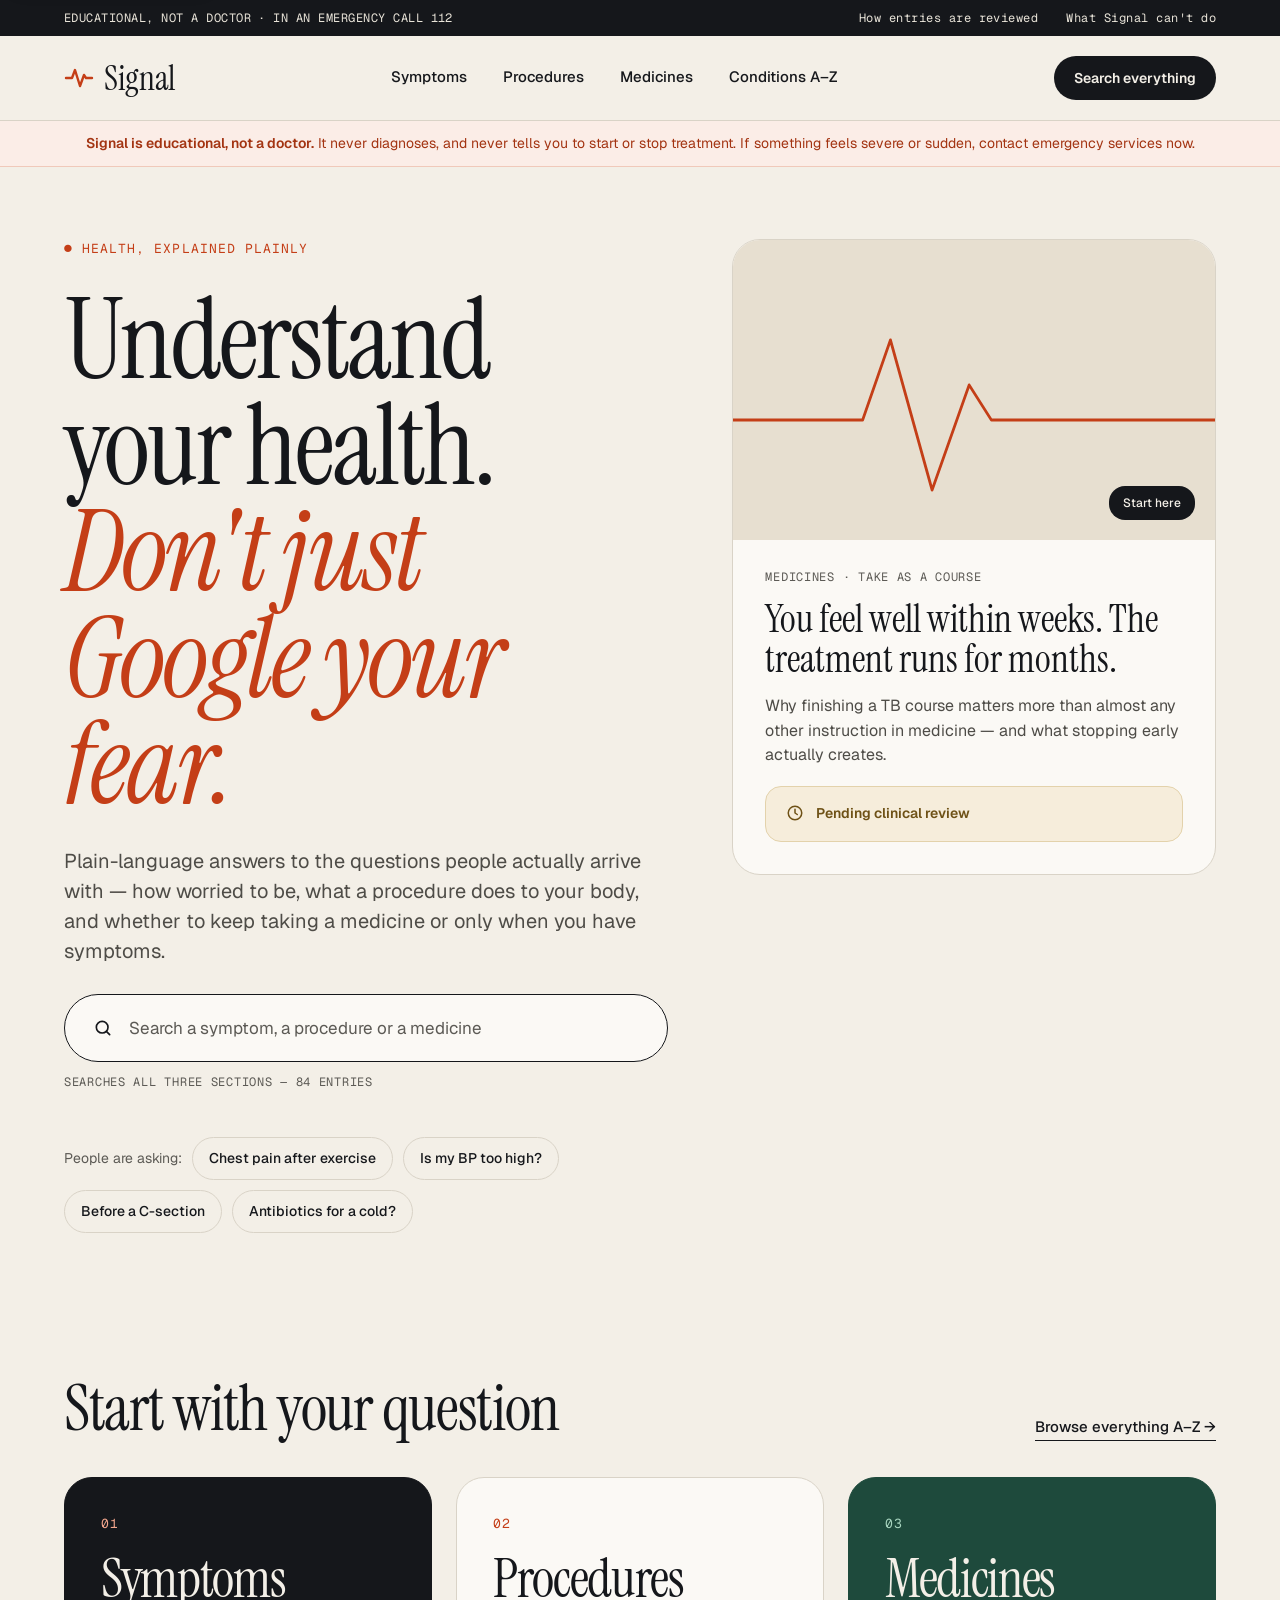
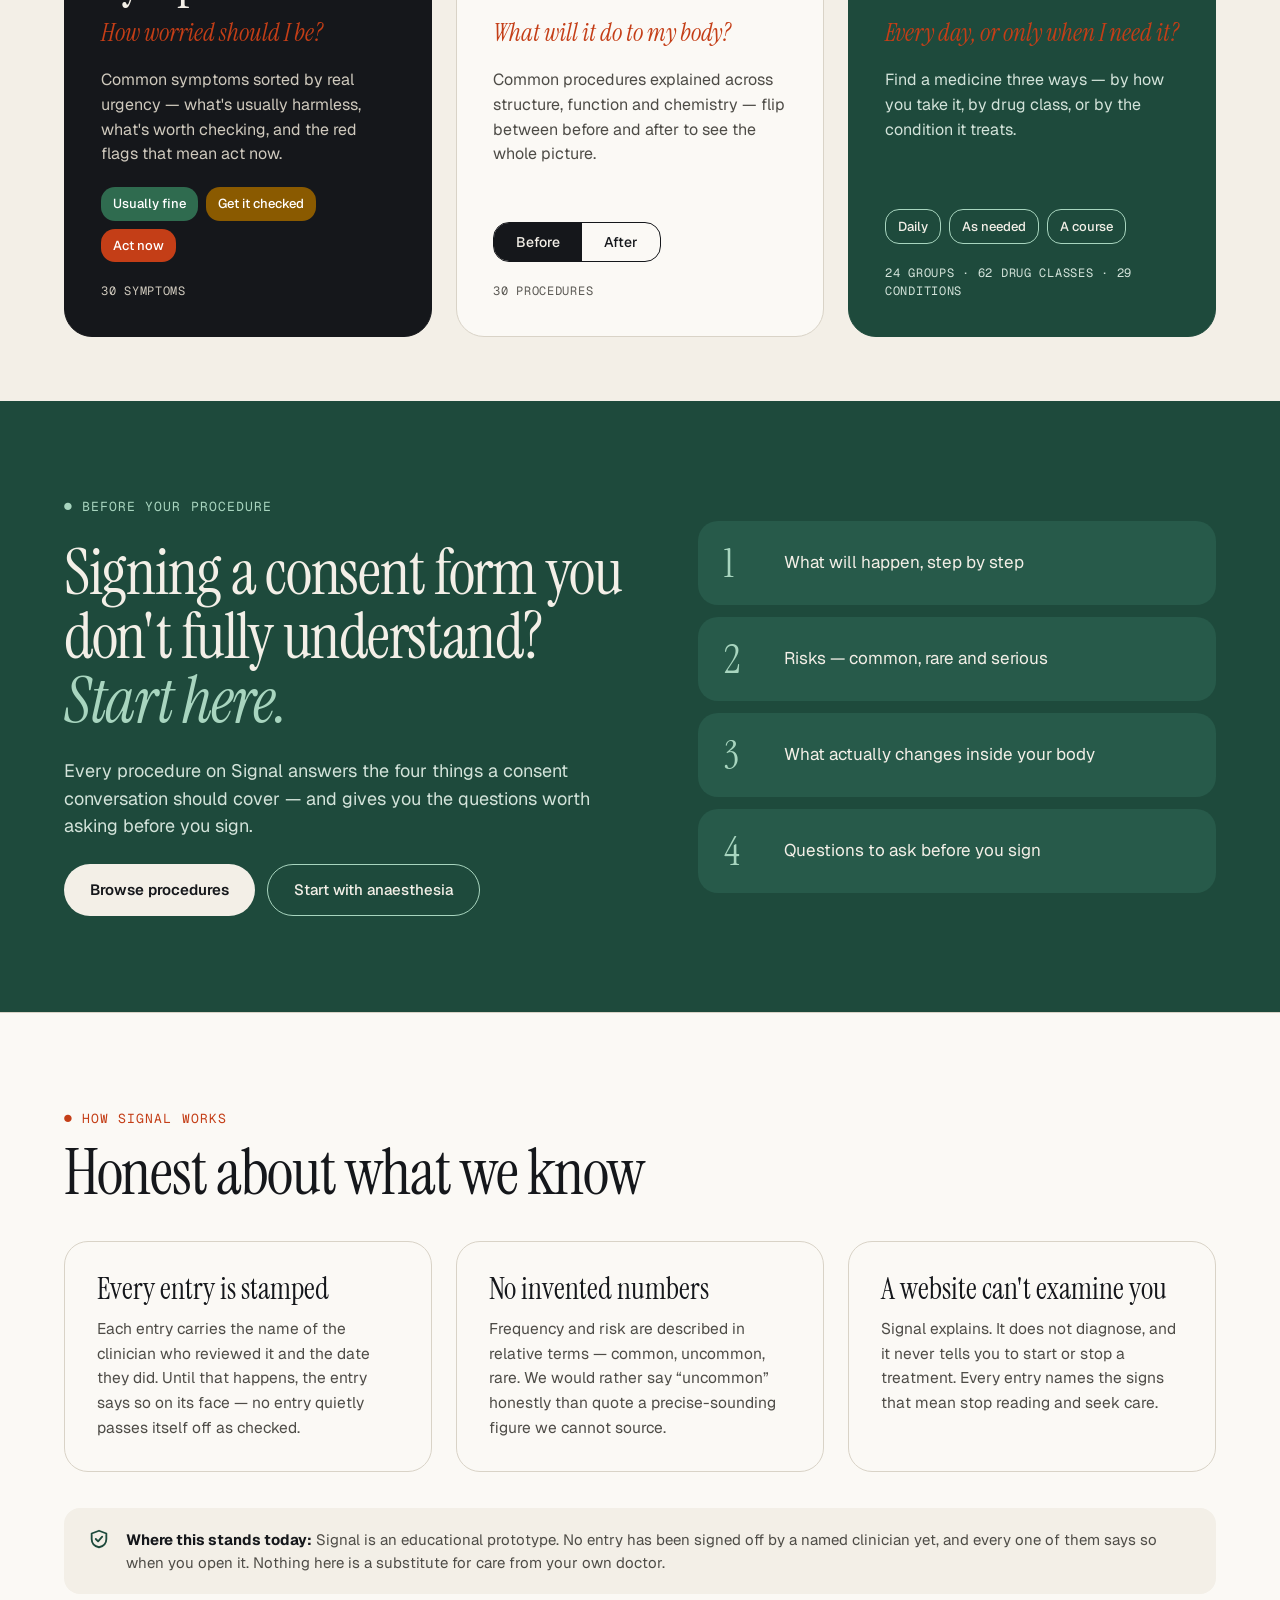
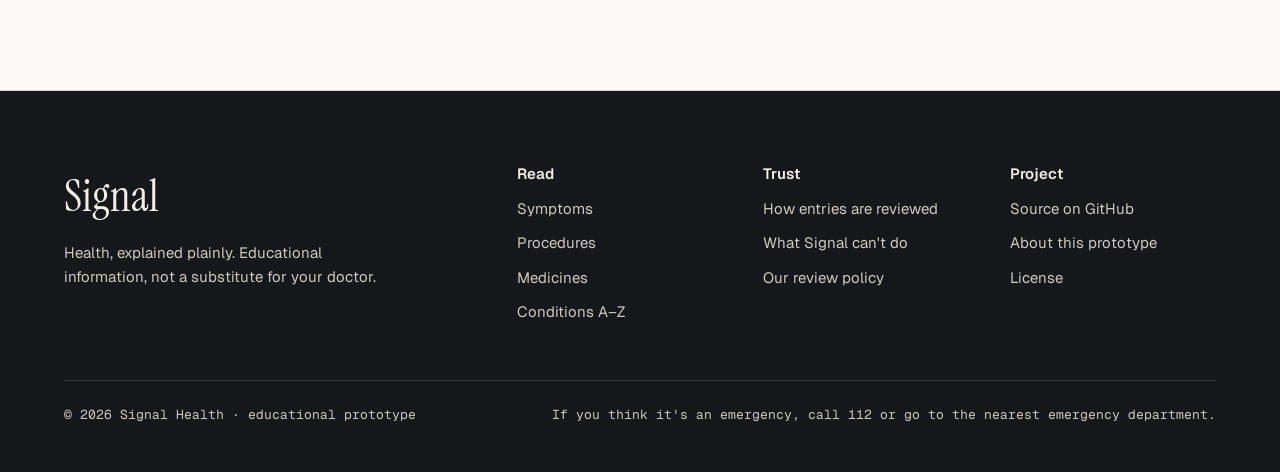
==== commit d04e9921: "Give the three topics the weight they carry The section names were doing the structural work of the " ====
--- a/index.html
+++ b/index.html
@@ -54,6 +54,14 @@
   .procband h2 em { font-style: italic; color: var(--green-light); }
   .procband p { font-size: 18px; line-height: 1.55; color: var(--green-pale); max-width: 560px; }
 
+  /* Pillar cards lead with the topic name, then the reader's question. */
+  .card-name { font-family: var(--display); font-size: 54px; line-height: 0.95; letter-spacing: -0.025em; }
+  .card-kicker { font-family: var(--display); font-style: italic; font-size: 25px; line-height: 1.15; margin-top: -6px; }
+  .card--dark  .card-kicker { color: var(--rust-light); }
+  .card--green .card-kicker { color: var(--green-light); }
+  .card .card-kicker { color: var(--rust); }
+  @media (max-width: 900px) { .card-name { font-size: 40px; } .card-kicker { font-size: 21px; } }
+
   .works { display: grid; grid-template-columns: repeat(3, minmax(0, 1fr)); gap: 24px; }
   .works .w { display: flex; flex-direction: column; gap: 12px; padding: 30px 32px; border-radius: var(--r-block); background: var(--card); border: 1px solid var(--line); }
   .works .wt { font-family: var(--display); font-size: 30px; line-height: 1.1; }
@@ -163,8 +171,9 @@
     <div class="grid-3">
 
       <a class="card card--dark" href="symptoms/index.html">
-        <div class="eyebrow" style="color:var(--rust-light)">01 &middot; Symptoms</div>
-        <div class="card-title">How worried should I be?</div>
+        <div class="eyebrow" style="color:var(--rust-light)">01</div>
+        <div class="card-name">Symptoms</div>
+        <div class="card-kicker">How worried should I be?</div>
         <p class="card-body">Common symptoms sorted by real urgency &mdash; what's usually harmless, what's worth checking, and the red flags that mean act now.</p>
         <div class="card-foot">
           <span class="chip chip--calm">Usually fine</span>
@@ -175,8 +184,9 @@
       </a>
 
       <a class="card" href="procedures/index.html">
-        <div class="eyebrow">02 &middot; Procedures</div>
-        <div class="card-title">What will it do to my body?</div>
+        <div class="eyebrow">02</div>
+        <div class="card-name">Procedures</div>
+        <div class="card-kicker">What will it do to my body?</div>
         <p class="card-body">Common procedures explained across structure, function and chemistry &mdash; flip between before and after to see the whole picture.</p>
         <div class="card-foot">
           <span class="toggle" aria-hidden="true"><button type="button" class="on" tabindex="-1" style="background:var(--ink);color:var(--paper)">Before</button><button type="button" tabindex="-1">After</button></span>
@@ -185,8 +195,9 @@
       </a>
 
       <a class="card card--green" href="medicines/index.html">
-        <div class="eyebrow" style="color:var(--green-light)">03 &middot; Medicines</div>
-        <div class="card-title">Every day, or only when I need it?</div>
+        <div class="eyebrow" style="color:var(--green-light)">03</div>
+        <div class="card-name">Medicines</div>
+        <div class="card-kicker">Every day, or only when I need it?</div>
         <p class="card-body">Find a medicine three ways &mdash; by how you take it, by drug class, or by the condition it treats.</p>
         <div class="card-foot">
           <span class="chip chip--outline">Daily</span>
--- a/assets/theme.css
+++ b/assets/theme.css
@@ -345,6 +345,66 @@
 .tile .mini { font-size: 14.5px; line-height: 1.55; color: var(--ink-muted); }
 
 .tilegrid { display: grid; grid-template-columns: repeat(auto-fill, minmax(300px, 1fr)); gap: 20px; }
+
+
+/* ──────────────── 6a. Section masthead ────────────────
+ * The three topics are the spine of the site, so their names are given the
+ * weight of a magazine section opener rather than a small label. The full
+ * masthead heads each section index; the slim band repeats the same identity
+ * above every entry article, so a reader who lands deep still knows which of
+ * the three questions they are inside.
+ */
+
+.masthead { display: flex; flex-direction: column; gap: 18px; padding-top: 56px; padding-bottom: 12px; }
+.masthead .mh-rule { height: 1px; background: var(--line); margin-bottom: 8px; }
+.masthead .mh-label { font-family: var(--mono); font-size: 12px; letter-spacing: .12em; text-transform: uppercase; color: var(--rust); }
+
+.mh-name {
+  font-family: var(--display); font-weight: 400;
+  font-size: clamp(56px, 11vw, 132px);
+  line-height: 0.86; letter-spacing: -0.03em;
+  color: var(--ink);
+}
+.mh-kicker {
+  font-family: var(--display); font-style: italic;
+  font-size: clamp(26px, 4.2vw, 46px);
+  line-height: 1.05; letter-spacing: -0.02em;
+  color: var(--rust);
+  max-width: 20ch;
+}
+.mh-intro {
+  font-size: 21px; line-height: 1.55; color: var(--ink-muted);
+  max-width: 68ch; margin-top: 6px;
+}
+
+/* Slim variant — the same identity, sized to sit above an article title. */
+.masthead--slim {
+  border-bottom: 1px solid var(--line);
+  background: var(--card);
+}
+.masthead--slim .shell {
+  display: flex; align-items: baseline; flex-wrap: wrap; gap: 8px 18px;
+  padding-top: 18px; padding-bottom: 18px;
+}
+.masthead--slim .mh-name-sm {
+  font-family: var(--display); font-size: 34px; line-height: 1; letter-spacing: -0.02em; color: var(--ink);
+}
+.masthead--slim a.mh-name-sm:hover { color: var(--rust); }
+.masthead--slim .mh-kicker-sm {
+  font-family: var(--display); font-style: italic; font-size: 21px; line-height: 1.2; color: var(--rust);
+}
+.masthead--slim .mh-sep { color: var(--line); font-size: 20px; }
+.masthead--slim .mh-back { margin-left: auto; font-size: 14px; font-weight: 500; color: var(--ink-muted); white-space: nowrap; }
+.masthead--slim .mh-back:hover { color: var(--rust); }
+
+@media (max-width: 900px) {
+  .masthead { padding-top: 32px; gap: 14px; }
+  .mh-intro { font-size: 17px; }
+  .masthead--slim .shell { padding-top: 14px; padding-bottom: 14px; }
+  .masthead--slim .mh-name-sm { font-size: 26px; }
+  .masthead--slim .mh-kicker-sm { font-size: 17px; }
+  .masthead--slim .mh-back { display: none; }
+}
 
 
 /* ─────────────────────── 7. Article ─────────────────────── */
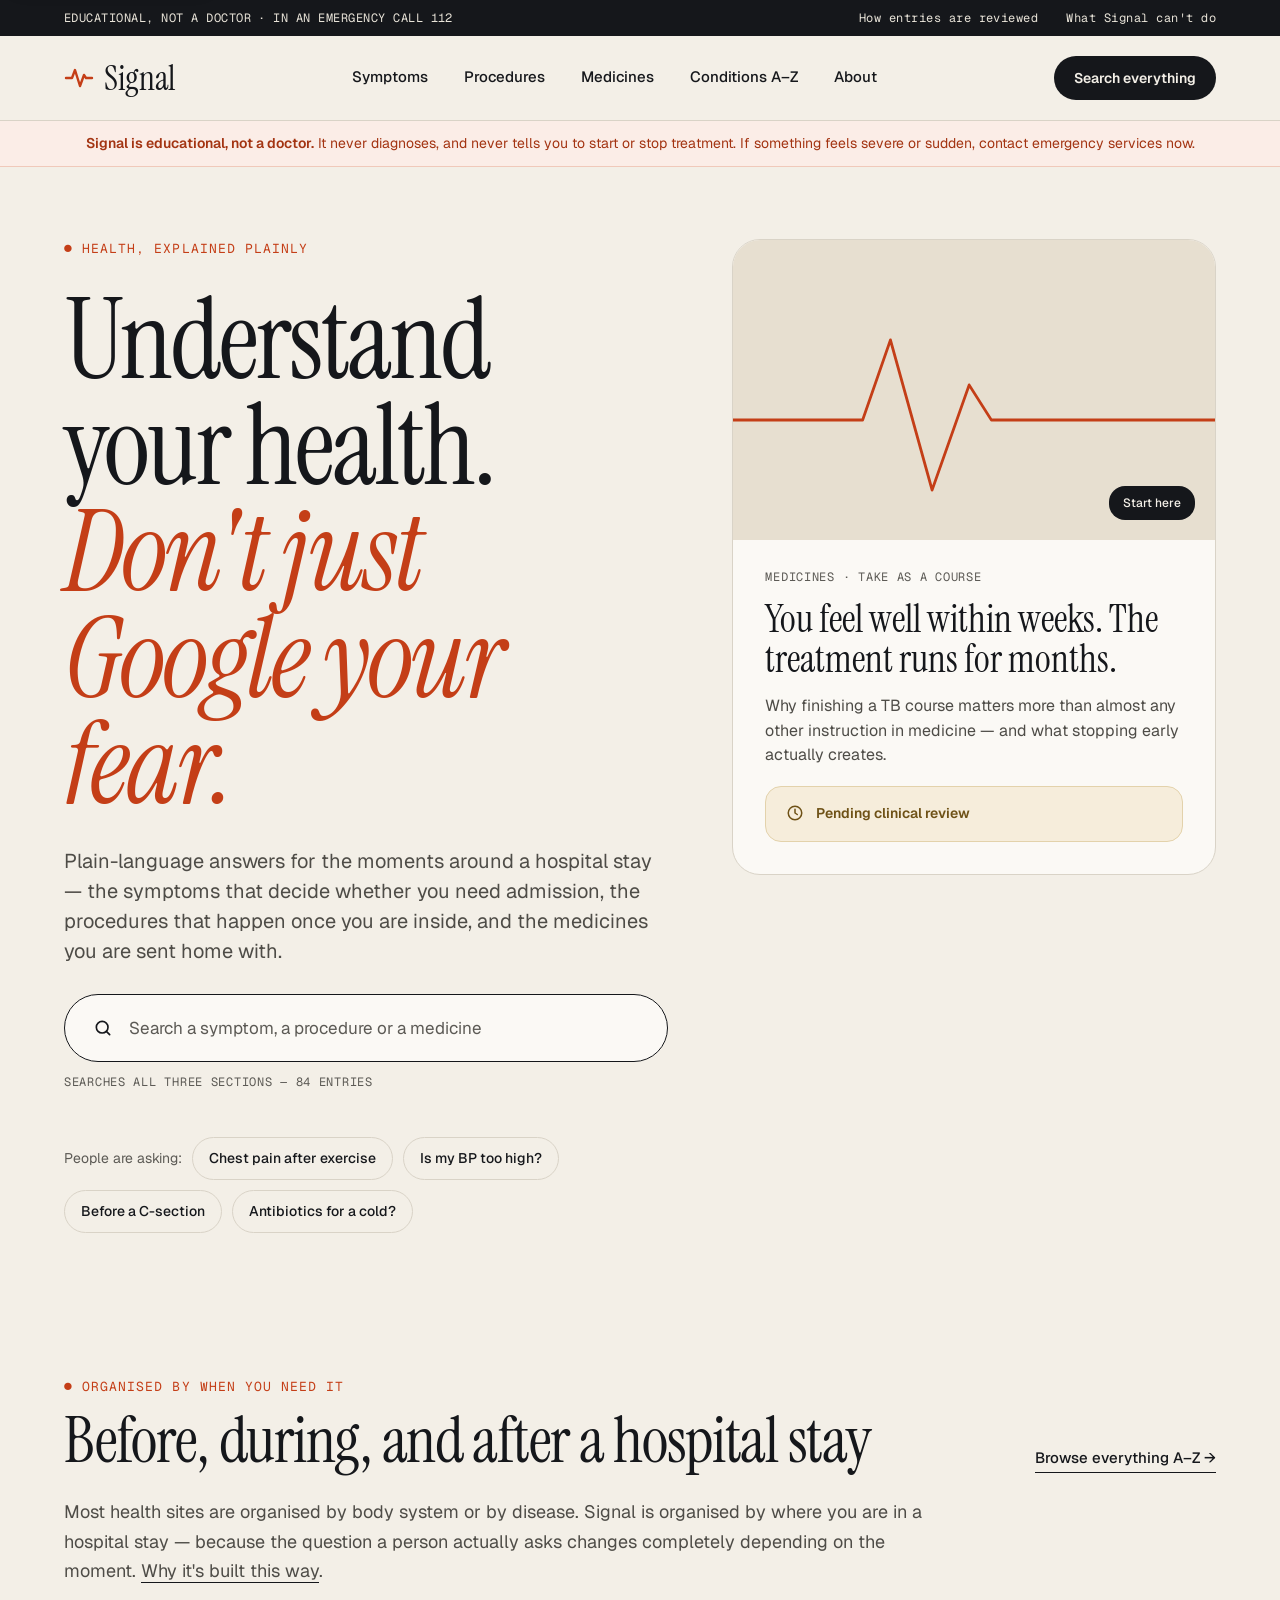
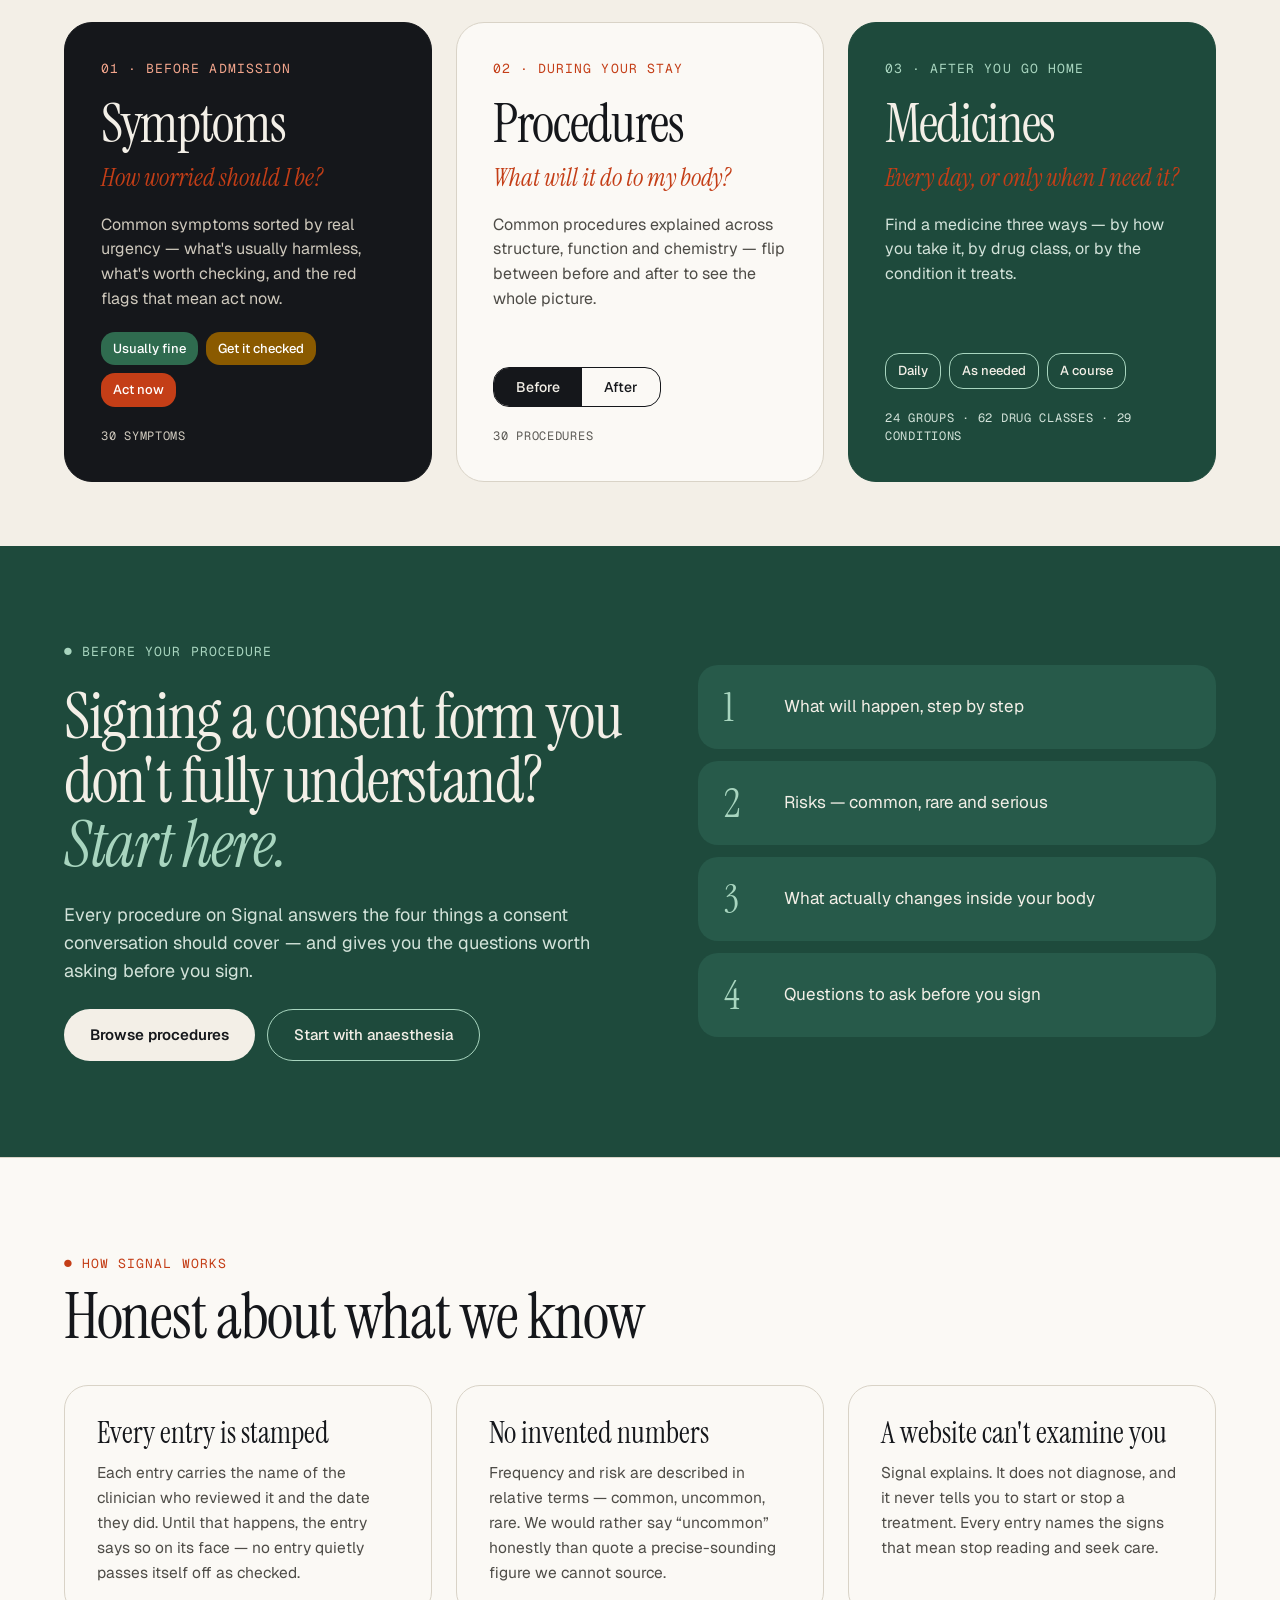
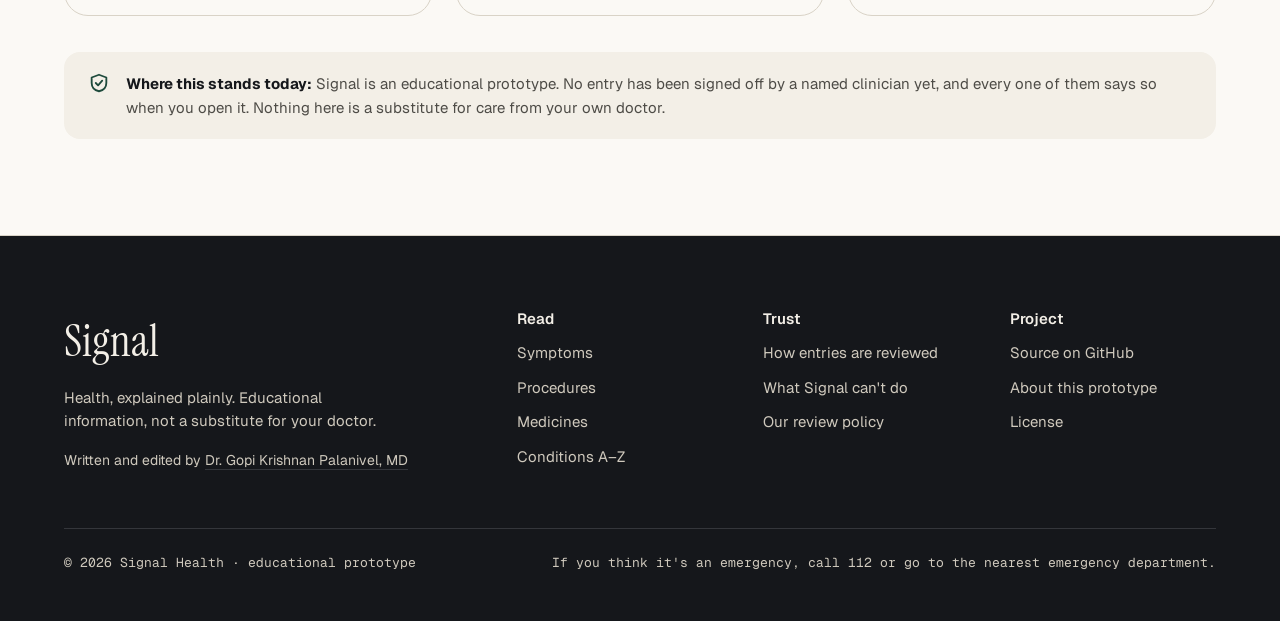
==== commit 162b33bf: "Name the author, and make the peri-hospitalisation arc the spine Signal is written and edited by Dr." ====
--- a/index.html
+++ b/index.html
@@ -87,8 +87,8 @@
   <div class="shell wrap">
     <div>EDUCATIONAL, NOT A DOCTOR &middot; IN AN EMERGENCY CALL 112</div>
     <div class="utility-links">
-      <a href="#how-it-works">How entries are reviewed</a>
-      <a href="#limits">What Signal can't do</a>
+      <a href="about.html#review">How entries are reviewed</a>
+      <a href="about.html#limits">What Signal can't do</a>
     </div>
   </div>
 </div>
@@ -104,6 +104,7 @@
       <a href="procedures/index.html">Procedures</a>
       <a href="medicines/index.html">Medicines</a>
       <a href="a-z.html">Conditions A&ndash;Z</a>
+      <a href="about.html">About</a>
     </nav>
     <div class="nav-actions">
       <a class="btn btn--dark btn--sm" href="#search">Search everything</a>
@@ -122,7 +123,7 @@
     <div class="stack gap-28">
       <div class="eyebrow"><span class="dot">&#9679;</span> Health, explained plainly</div>
       <h1>Understand your health. <em>Don't just Google your fear.</em></h1>
-      <p class="stand">Plain-language answers to the questions people actually arrive with &mdash; how worried to be, what a procedure does to your body, and whether to keep taking a medicine or only when you have symptoms.</p>
+      <p class="stand">Plain-language answers for the moments around a hospital stay &mdash; the symptoms that decide whether you need admission, the procedures that happen once you are inside, and the medicines you are sent home with.</p>
 
       <div id="search">
         <div class="search">
@@ -165,13 +166,17 @@
   <!-- Three pillars -->
   <section class="shell wrap band--tight stack gap-36">
     <div class="row-between">
-      <h2 class="h-section">Start with your question</h2>
-      <a href="a-z.html" style="font-size:15px;font-weight:500;border-bottom:1.5px solid var(--ink);padding-bottom:2px">Browse everything A&ndash;Z &rarr;</a>
-    </div>
+      <div class="stack gap-12">
+        <div class="eyebrow"><span class="dot">&#9679;</span> Organised by when you need it</div>
+        <h2 class="h-section">Before, during, and after a hospital stay</h2>
+      </div>
+      <a href="a-z.html" style="font-size:15px;font-weight:500;border-bottom:1.5px solid var(--ink);padding-bottom:2px;white-space:nowrap">Browse everything A&ndash;Z &rarr;</a>
+    </div>
+    <p style="font-size:18px;line-height:1.65;color:var(--ink-muted);max-width:74ch;margin-top:-12px">Most health sites are organised by body system or by disease. Signal is organised by where you are in a hospital stay &mdash; because the question a person actually asks changes completely depending on the moment. <a href="about.html#arc" style="border-bottom:1px solid var(--ink)">Why it's built this way</a>.</p>
     <div class="grid-3">
 
       <a class="card card--dark" href="symptoms/index.html">
-        <div class="eyebrow" style="color:var(--rust-light)">01</div>
+        <div class="eyebrow" style="color:var(--rust-light)">01 &middot; Before admission</div>
         <div class="card-name">Symptoms</div>
         <div class="card-kicker">How worried should I be?</div>
         <p class="card-body">Common symptoms sorted by real urgency &mdash; what's usually harmless, what's worth checking, and the red flags that mean act now.</p>
@@ -184,7 +189,7 @@
       </a>
 
       <a class="card" href="procedures/index.html">
-        <div class="eyebrow">02</div>
+        <div class="eyebrow">02 &middot; During your stay</div>
         <div class="card-name">Procedures</div>
         <div class="card-kicker">What will it do to my body?</div>
         <p class="card-body">Common procedures explained across structure, function and chemistry &mdash; flip between before and after to see the whole picture.</p>
@@ -195,7 +200,7 @@
       </a>
 
       <a class="card card--green" href="medicines/index.html">
-        <div class="eyebrow" style="color:var(--green-light)">03</div>
+        <div class="eyebrow" style="color:var(--green-light)">03 &middot; After you go home</div>
         <div class="card-name">Medicines</div>
         <div class="card-kicker">Every day, or only when I need it?</div>
         <p class="card-body">Find a medicine three ways &mdash; by how you take it, by drug class, or by the condition it treats.</p>
@@ -267,6 +272,7 @@
       <div class="footer-col">
         <div class="footer-mark">Signal</div>
         <p style="line-height:1.55;max-width:320px">Health, explained plainly. Educational information, not a substitute for your doctor.</p>
+        <p class="footer-byline">Written and edited by <a href="about.html">Dr. Gopi Krishnan Palanivel, MD</a></p>
       </div>
       <div class="footer-col">
         <div class="head">Read</div>
@@ -277,8 +283,8 @@
       </div>
       <div class="footer-col">
         <div class="head">Trust</div>
-        <a href="#how-it-works">How entries are reviewed</a>
-        <a href="#limits">What Signal can't do</a>
+        <a href="about.html#review">How entries are reviewed</a>
+        <a href="about.html#limits">What Signal can't do</a>
         <a href="#reviewed">Our review policy</a>
       </div>
       <div class="footer-col">
--- a/assets/theme.css
+++ b/assets/theme.css
@@ -211,6 +211,10 @@
 .footer-col { display: flex; flex-direction: column; gap: 12px; }
 .footer-col .head { color: var(--paper); font-weight: 600; }
 .footer-mark { font-family: var(--display); font-size: 44px; color: var(--paper); }
+/* Who wrote this, on every page. On a health site the byline is not decoration. */
+.footer-byline { margin-top: 6px; font-size: 14px; line-height: 1.55; color: var(--on-dark); }
+.footer-byline a { border-bottom: 1px solid var(--dark-line); }
+.footer-byline a:hover { border-bottom-color: var(--rust-light); }
 .footer-base {
   display: flex; justify-content: space-between; gap: 24px; flex-wrap: wrap;
   margin-top: 56px; padding-top: 24px;
@@ -385,6 +389,14 @@
 .masthead--slim .shell {
   display: flex; align-items: baseline; flex-wrap: wrap; gap: 8px 18px;
   padding-top: 18px; padding-bottom: 18px;
+}
+/* Where in a hospital stay this section belongs — the spine of the site. */
+.masthead--slim .mh-phase {
+  flex: none; align-self: center;
+  padding: 5px 11px; border-radius: 7px;
+  background: var(--rust-bg); color: var(--rust-deep);
+  font-family: var(--mono); font-size: 10.5px; letter-spacing: .1em; text-transform: uppercase;
+  white-space: nowrap;
 }
 .masthead--slim .mh-name-sm {
   font-family: var(--display); font-size: 34px; line-height: 1; letter-spacing: -0.02em; color: var(--ink);
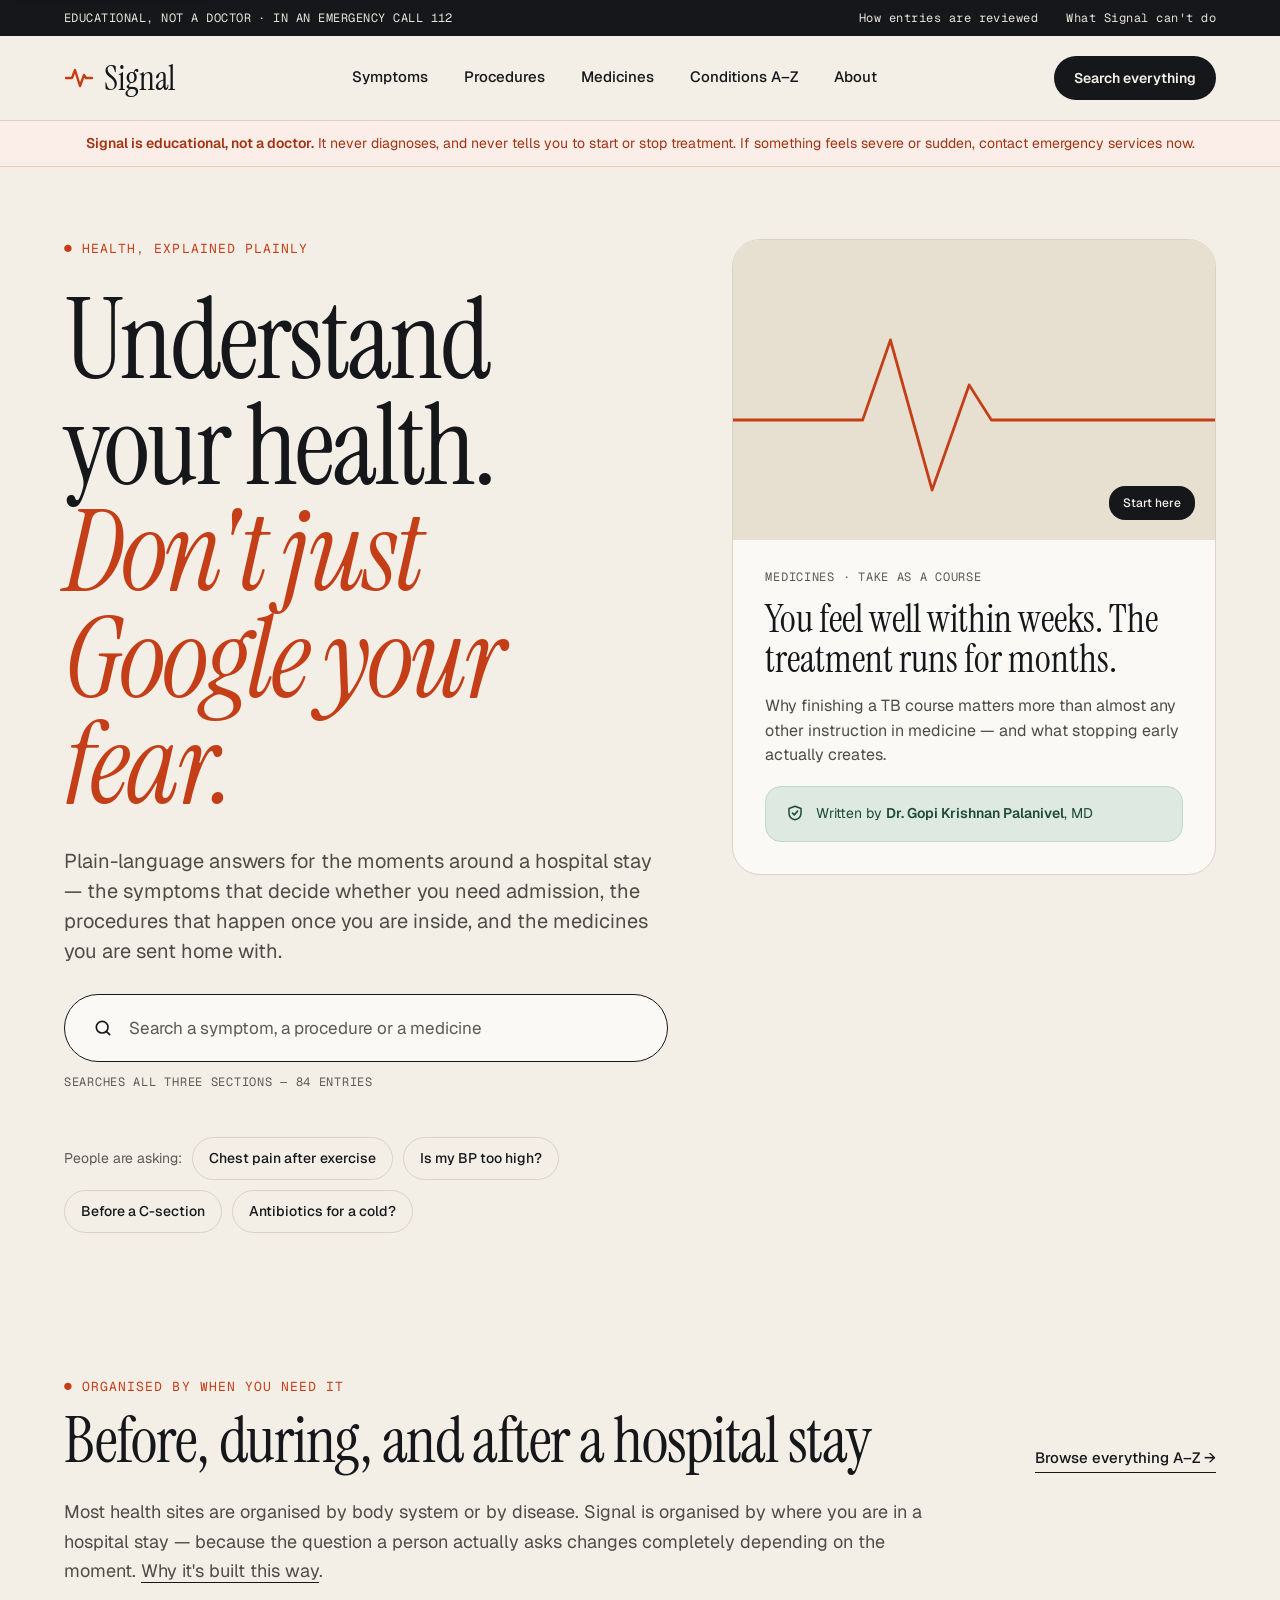
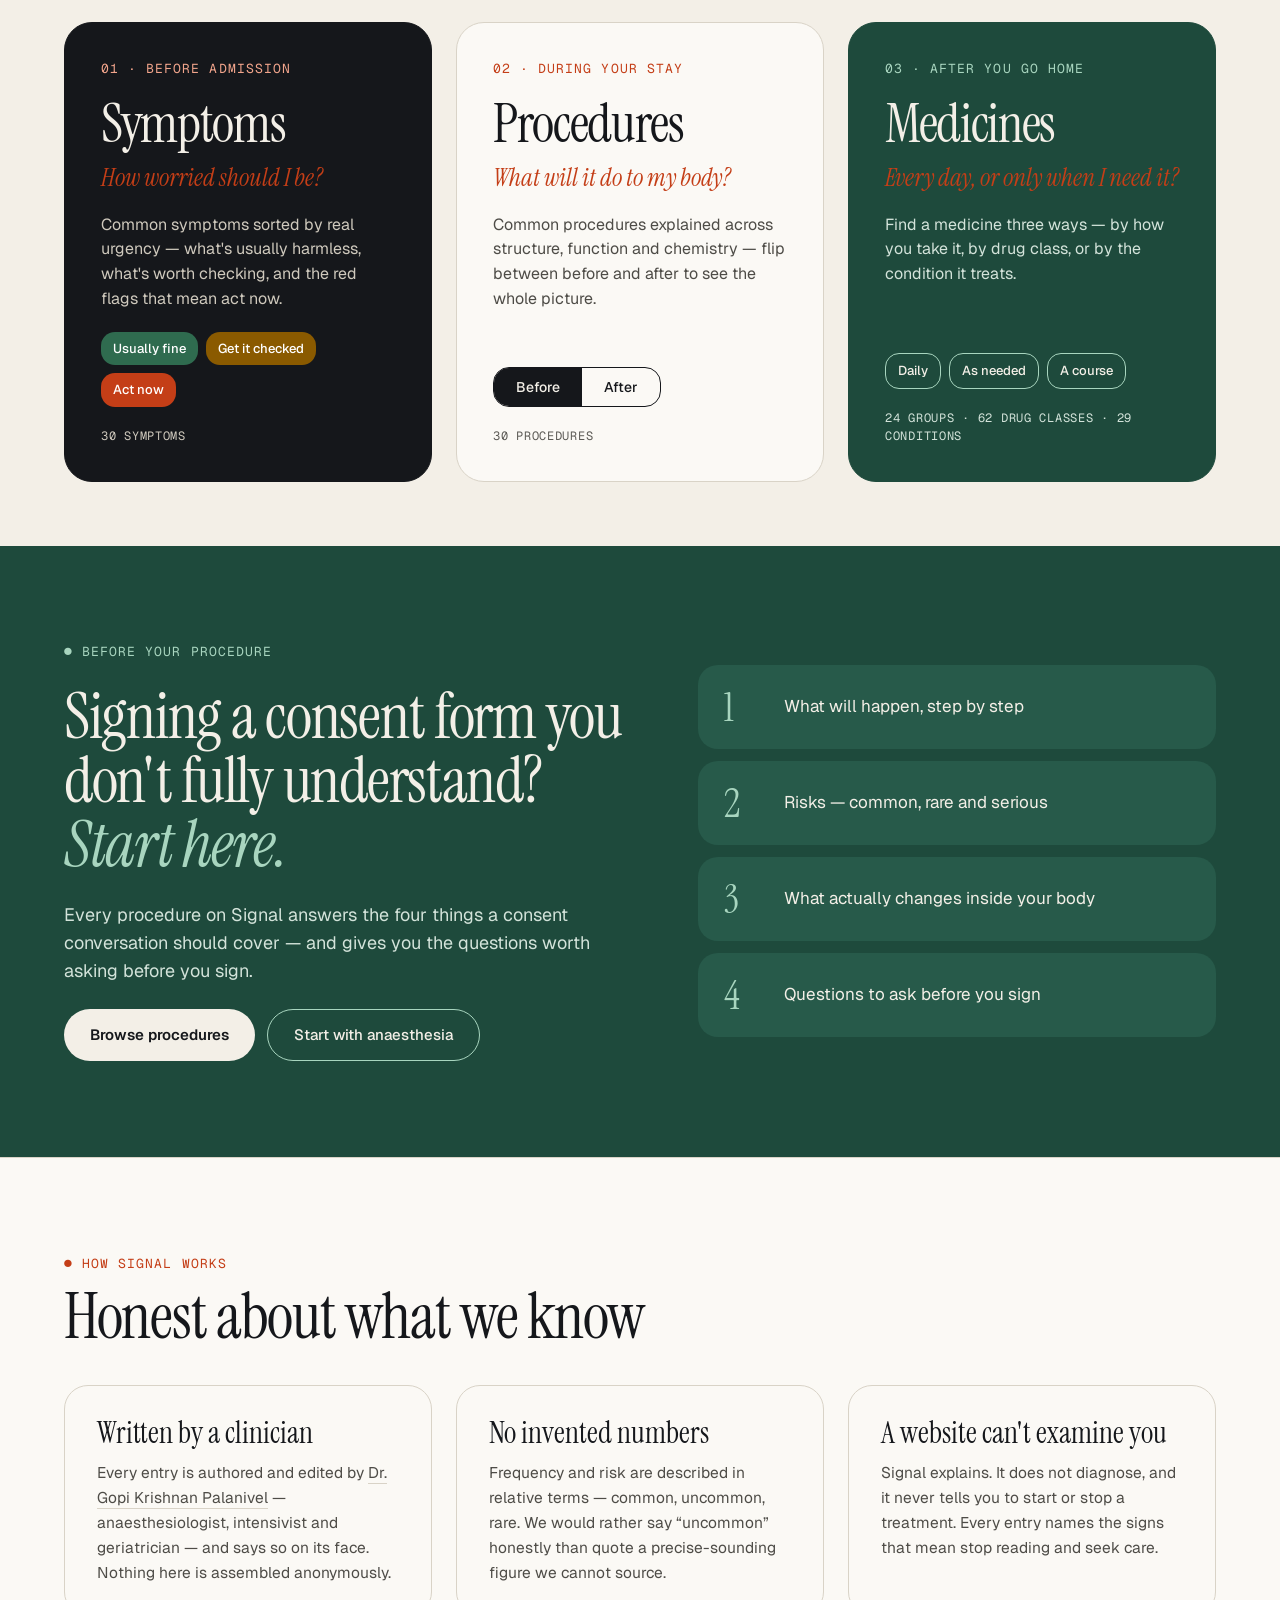
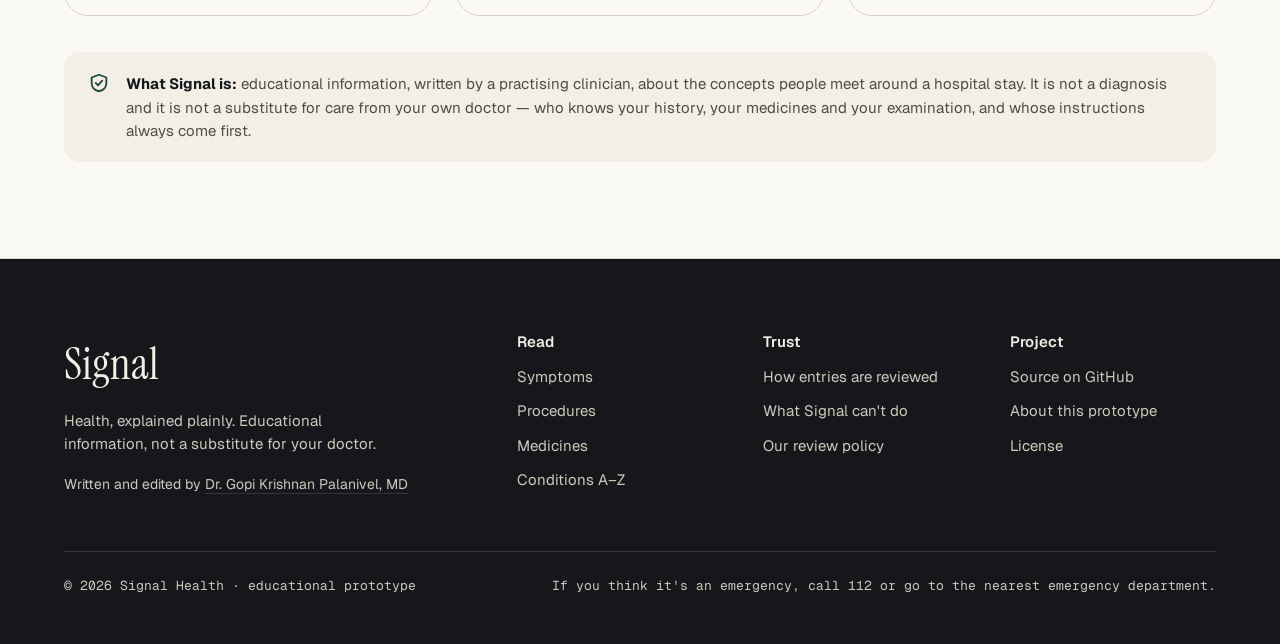
==== commit 01a4b3b5: "Drop the review gate: attributed educational content Signal is written by a practising clinician, so" ====
--- a/index.html
+++ b/index.html
@@ -155,9 +155,9 @@
         <div class="meta">Medicines &middot; Take as a course</div>
         <div class="ttl">You feel well within weeks. The treatment runs for months.</div>
         <p class="card-body">Why finishing a TB course matters more than almost any other instruction in medicine &mdash; and what stopping early actually creates.</p>
-        <div class="sig-review pending" style="margin-top:4px">
-          <svg viewBox="0 0 24 24" stroke-width="2" stroke-linecap="round" stroke-linejoin="round" aria-hidden="true"><circle cx="12" cy="12" r="9"/><path d="M12 7v5l3 2"/></svg>
-          <span><b>Pending clinical review</b></span>
+        <div class="sig-review authored" style="margin-top:4px">
+          <svg viewBox="0 0 24 24" stroke-width="2" stroke-linecap="round" stroke-linejoin="round" aria-hidden="true"><path d="M12 3l8 3v6c0 5-3.5 8-8 9-4.5-1-8-4-8-9V6l8-3z"/><path d="M8.5 12l2.5 2.5 4.5-5"/></svg>
+          <span>Written by <b>Dr. Gopi Krishnan Palanivel</b>, MD</span>
         </div>
       </div>
     </a>
@@ -245,8 +245,8 @@
       </div>
       <div class="works">
         <div class="w" id="reviewed">
-          <div class="wt">Every entry is stamped</div>
-          <p class="wd">Each entry carries the name of the clinician who reviewed it and the date they did. Until that happens, the entry says so on its face &mdash; no entry quietly passes itself off as checked.</p>
+          <div class="wt">Written by a clinician</div>
+          <p class="wd">Every entry is authored and edited by <a href="about.html" style="border-bottom:1px solid var(--line)">Dr. Gopi Krishnan Palanivel</a> &mdash; anaesthesiologist, intensivist and geriatrician &mdash; and says so on its face. Nothing here is assembled anonymously.</p>
         </div>
         <div class="w">
           <div class="wt">No invented numbers</div>
@@ -259,7 +259,7 @@
       </div>
       <div class="promise">
         <svg width="22" height="22" viewBox="0 0 24 24" fill="none" stroke-width="2" stroke-linecap="round" stroke-linejoin="round" aria-hidden="true"><path d="M12 3l8 3v6c0 5-3.5 8-8 9-4.5-1-8-4-8-9V6l8-3z"/><path d="M8.5 12l2.5 2.5 4.5-5"/></svg>
-        <span><strong>Where this stands today:</strong> Signal is an educational prototype. <span id="review-status">No entry has been signed off by a named clinician yet</span>, and every one of them says so when you open it. Nothing here is a substitute for care from your own doctor.</span>
+        <span><strong>What Signal is:</strong> educational information, written by a practising clinician, about the concepts people meet around a hospital stay. It is not a diagnosis and it is not a substitute for care from your own doctor &mdash; who knows your history, your medicines and your examination, and whose instructions always come first.</span>
       </div>
     </div>
   </section>
--- a/assets/theme.css
+++ b/assets/theme.css
@@ -587,7 +587,8 @@
 .region { padding: 24px 28px; border-radius: var(--r-soft); background: var(--warm); font-size: 16.5px; line-height: 1.6; color: var(--ink-body); }
 .region .rn { margin-top: 12px; font-size: 14px; font-style: italic; color: var(--ink-faint); }
 
-/* Clinical review stamp — two honest states. */
+/* Authorship + educational-use stamp. Calm, not alarming: it states who
+   wrote the entry and that it does not replace the reader's own doctor. */
 .sig-review {
   display: flex; gap: 12px; align-items: flex-start;
   padding: 16px 20px; border-radius: 16px;
@@ -595,8 +596,10 @@
 }
 .sig-review svg { width: 18px; height: 18px; flex: none; margin-top: 1px; stroke: currentColor; fill: none; }
 .sig-review b { font-weight: 600; }
-.sig-review.pending { background: var(--watch-bg); border-color: #E3D2AB; color: #6E5116; }
-.sig-review.done    { background: var(--green-bg); border-color: #BCD9CC; color: var(--green); }
+.sig-review.authored { background: var(--green-bg); border-color: #BCD9CC; color: var(--green); }
+/* retained so an older cached page still renders sensibly */
+.sig-review.pending  { background: var(--warm);     border-color: var(--line); color: var(--ink-muted); }
+.sig-review.done     { background: var(--green-bg); border-color: #BCD9CC; color: var(--green); }
 
 /* Cross-section related links. */
 .sig-rel { display: flex; flex-direction: column; }
